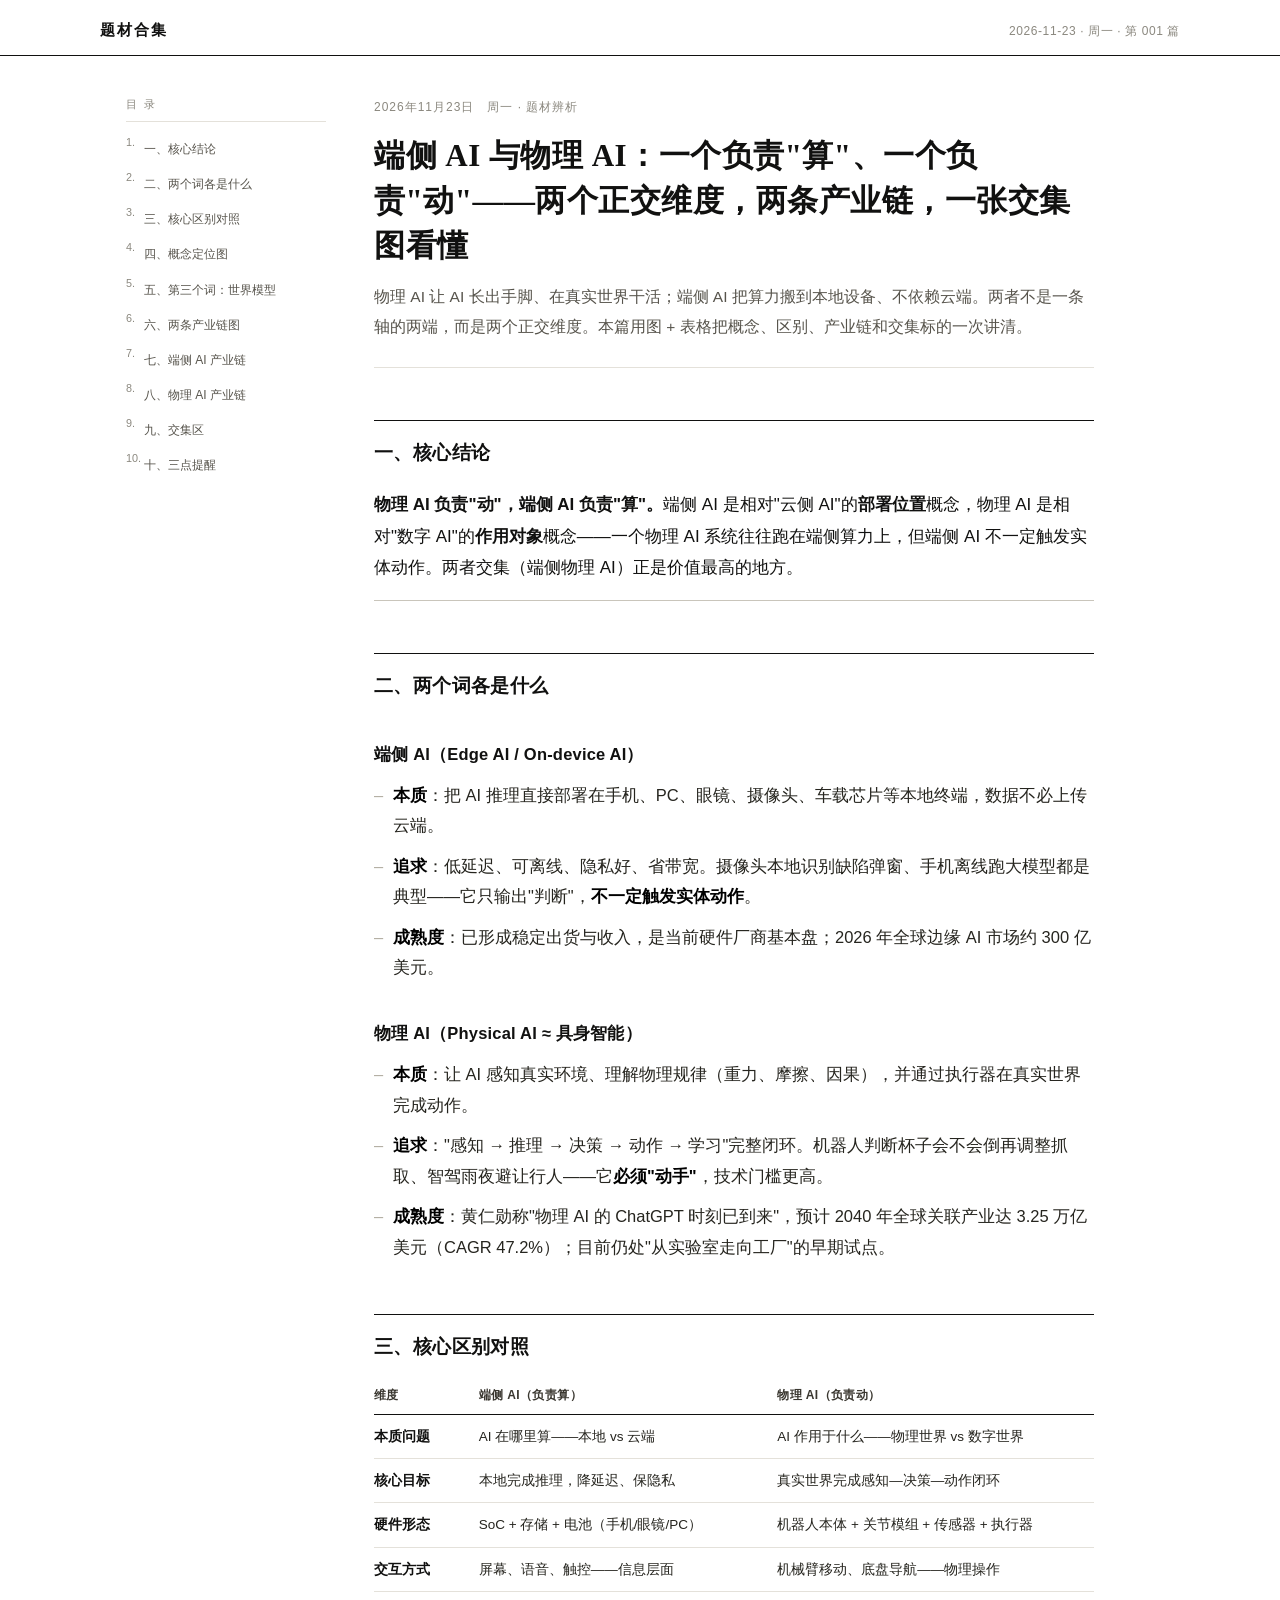
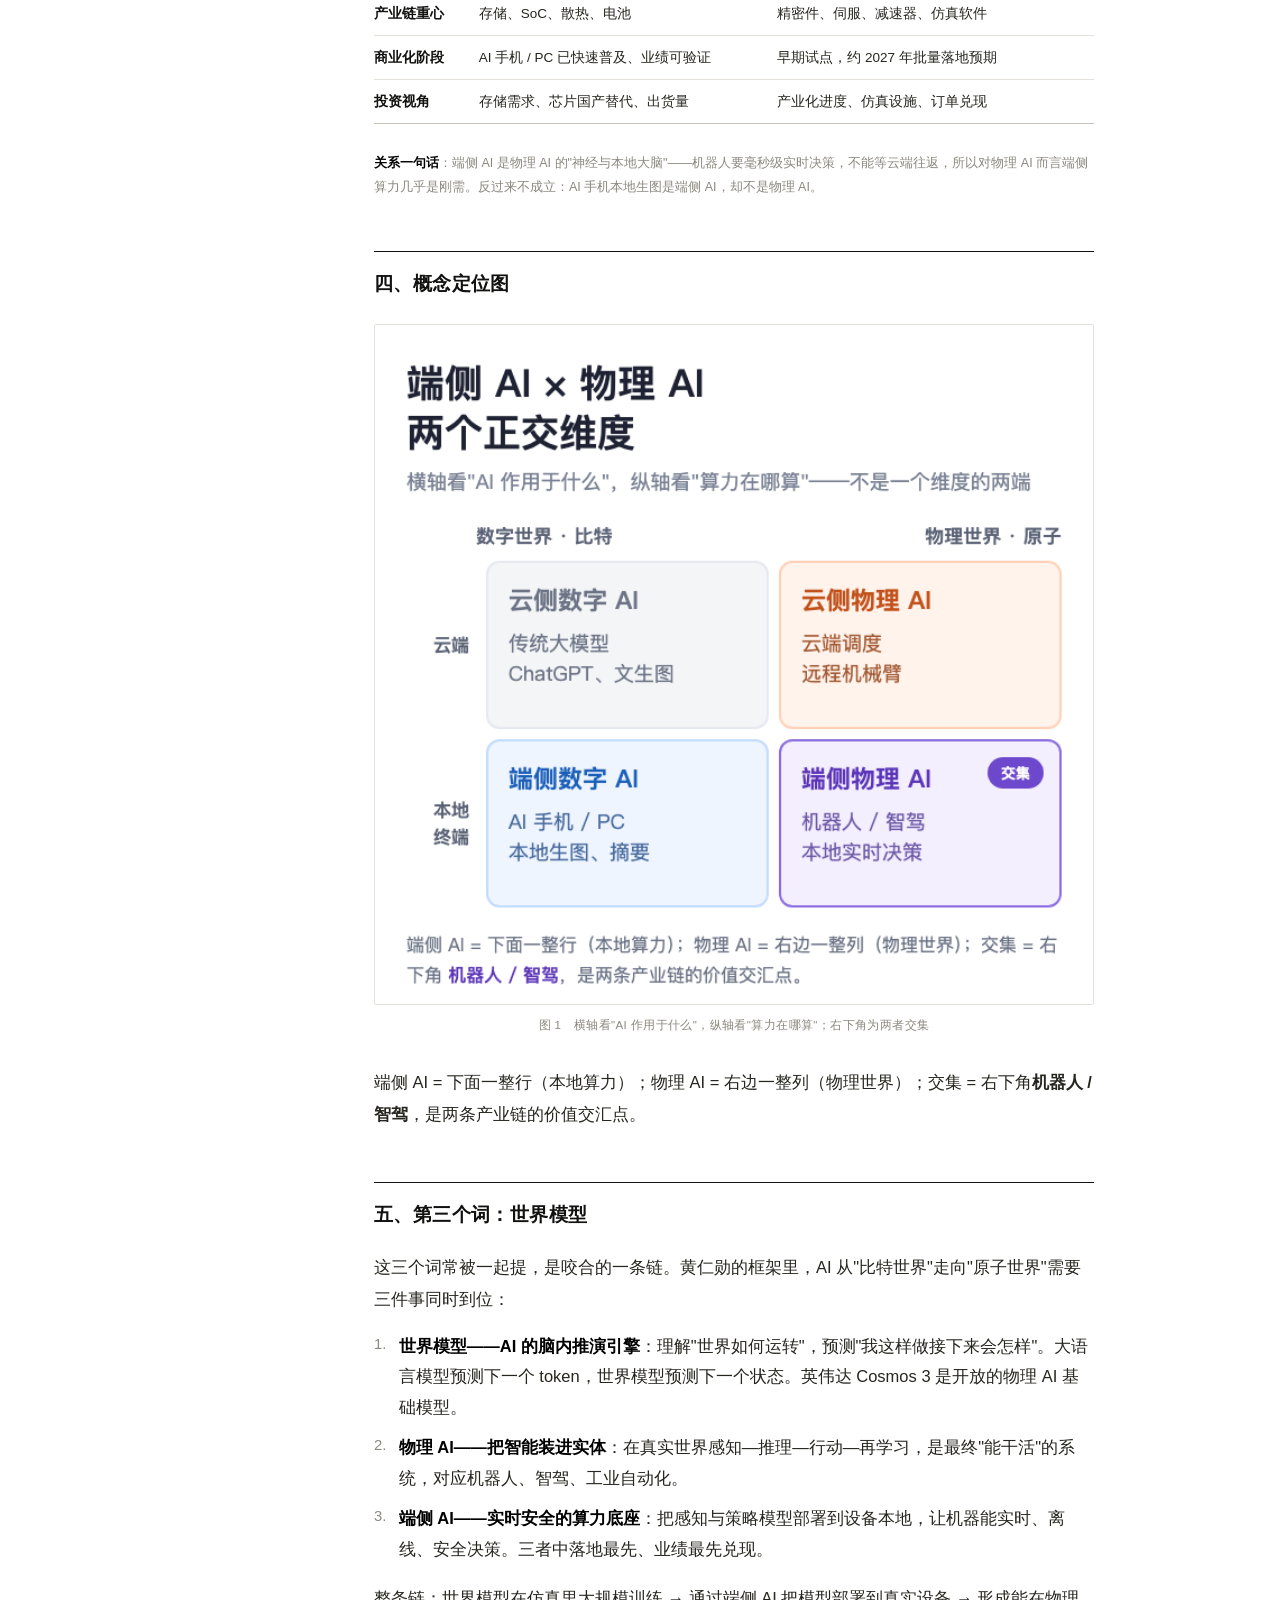
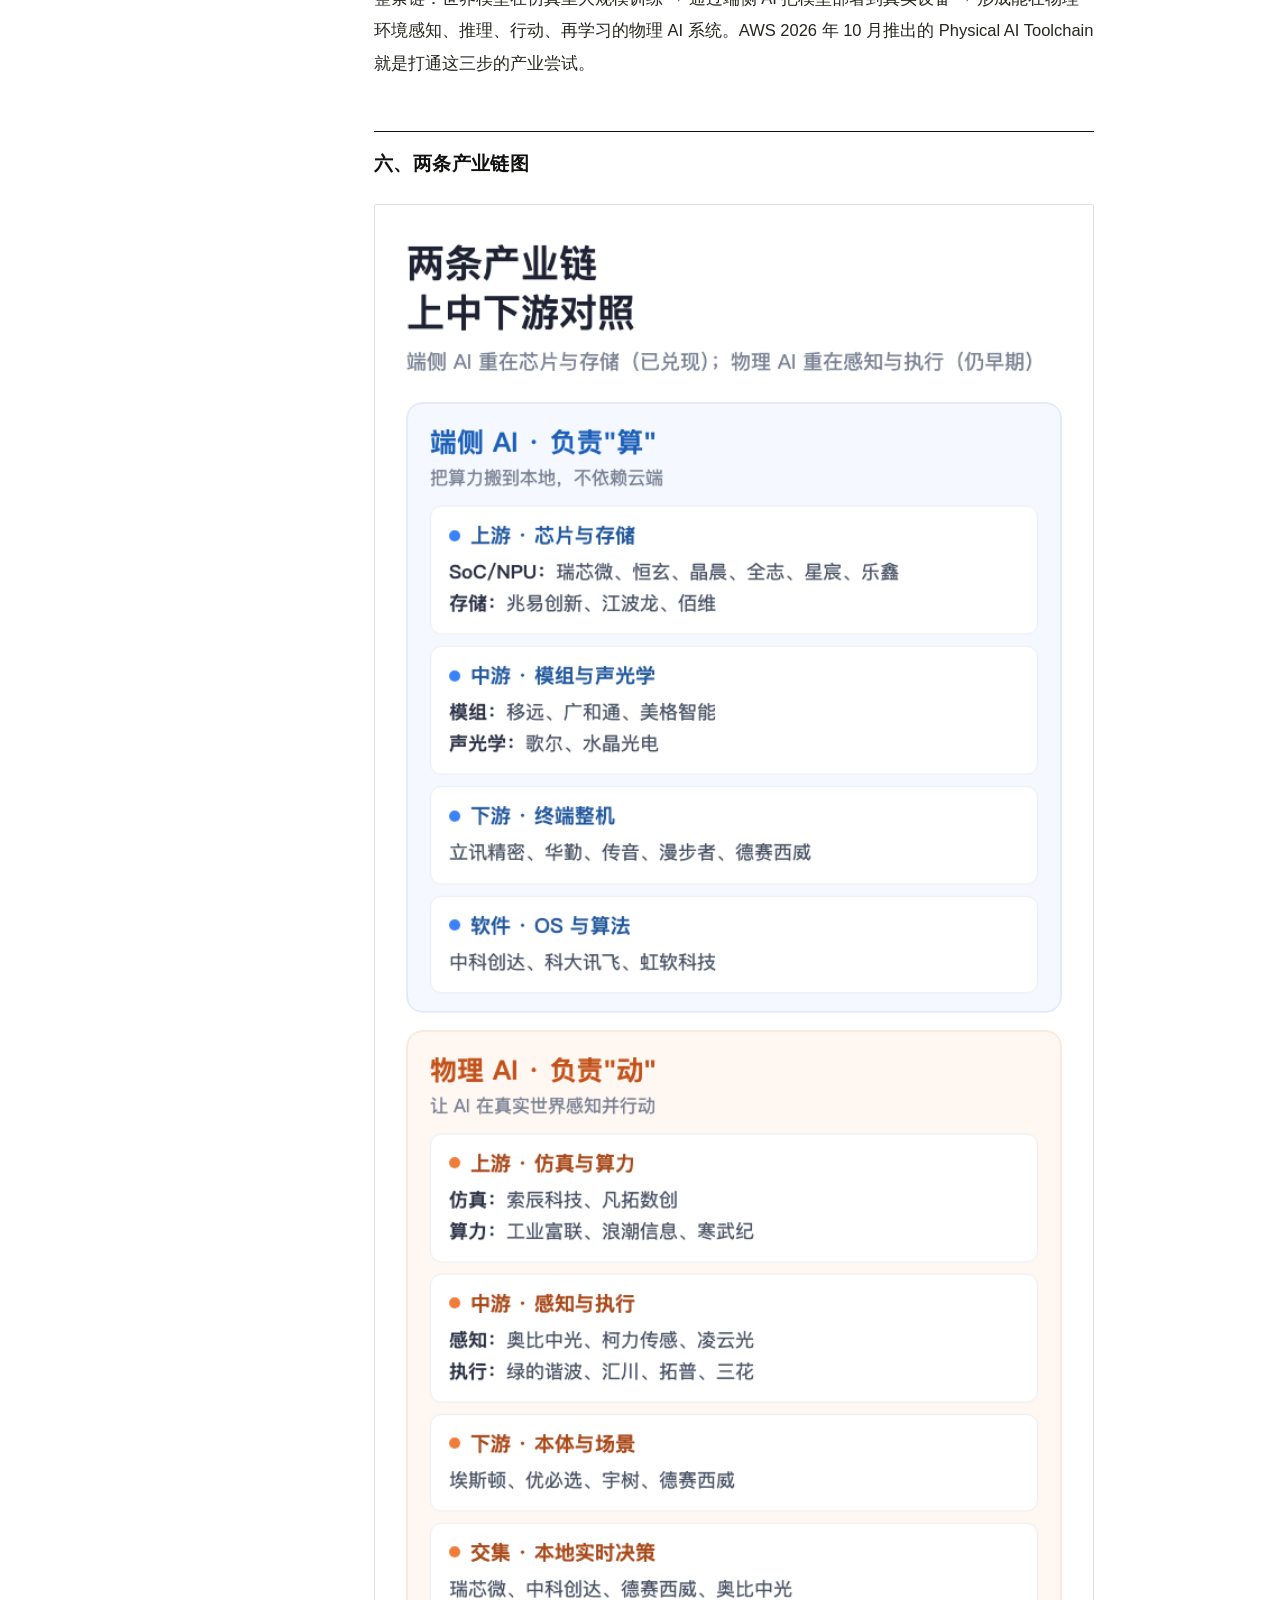
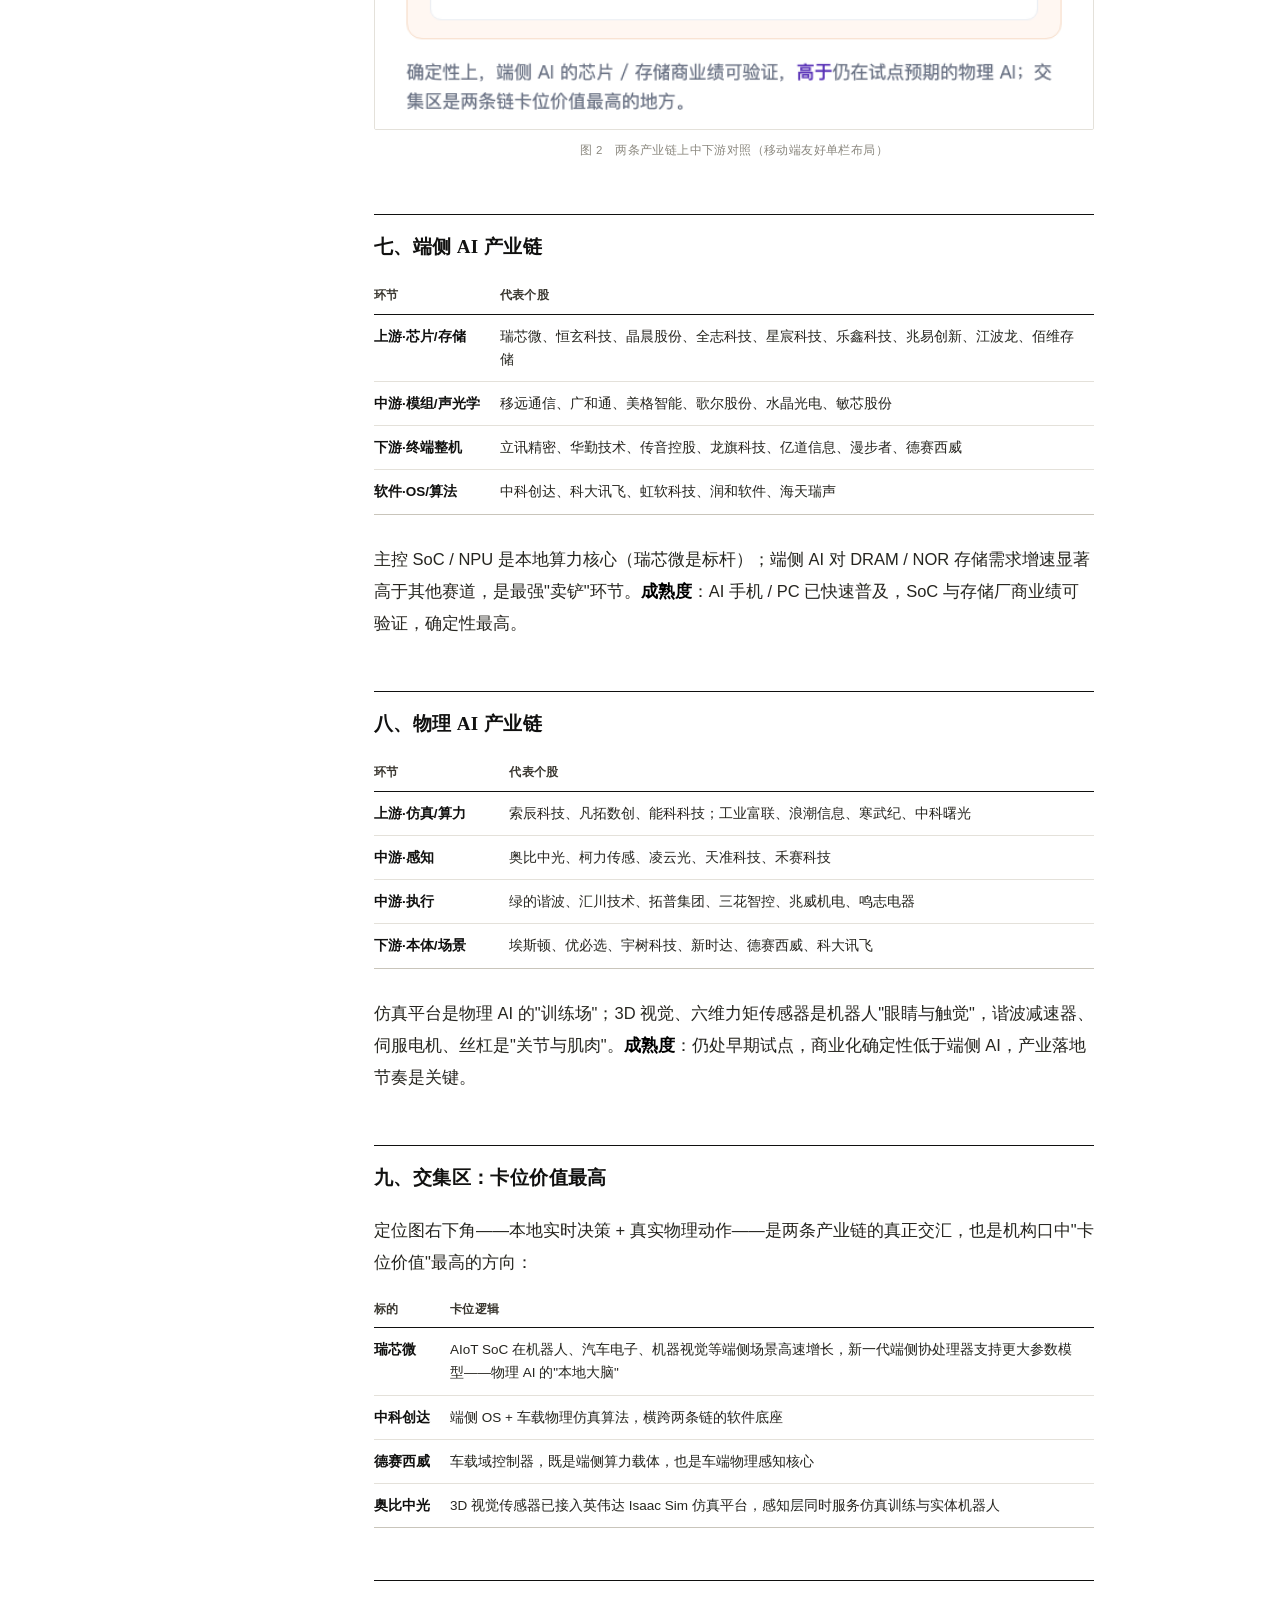
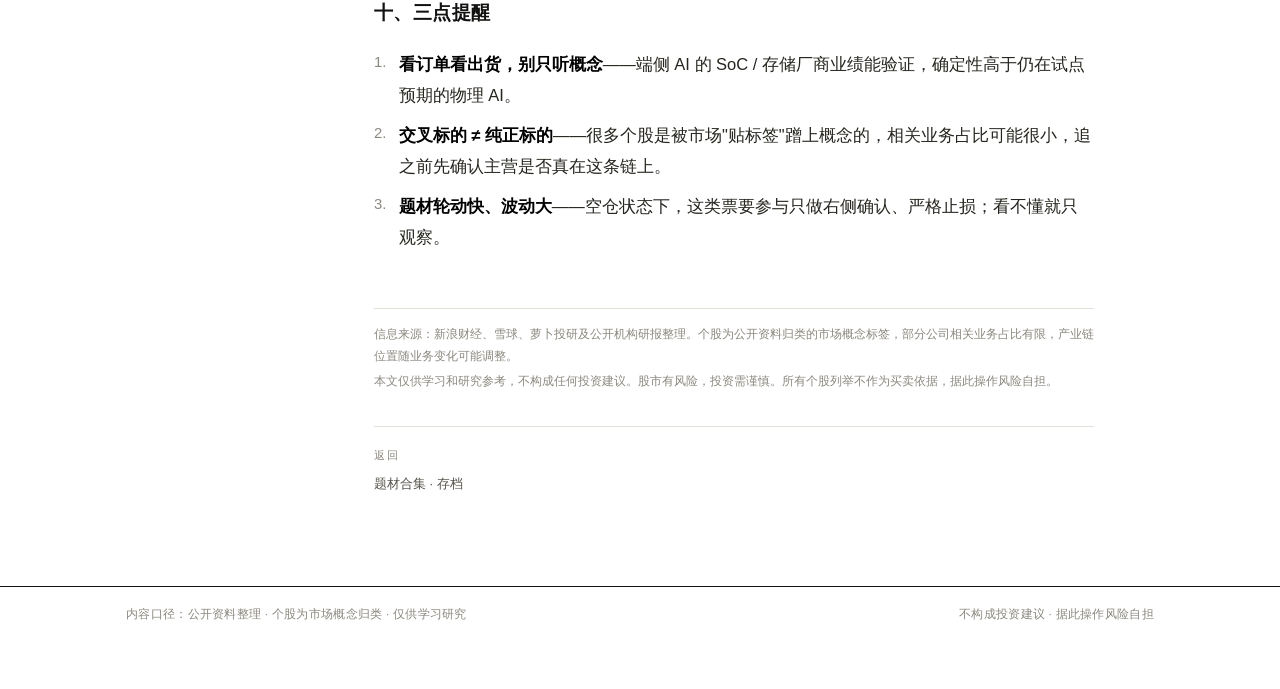
==== issues/2026-11-23.html @ 65a0694a "改版为期刊形式：报头+存档+独立文章页，含移动端响应式" ====
<!DOCTYPE html>
<html lang="zh-CN"><head>
<meta charset="utf-8">
<meta name="viewport" content="width=device-width,initial-scale=1">
<title>端侧 AI 与物理 AI · 题材合集</title>
<link rel="stylesheet" href="../assets/base.css">
<style>
figure{margin:22px 0 30px}
figure img{width:100%;max-width:100%;height:auto;display:block;border:1px solid var(--hair);border-radius:2px}
figcaption{font-size:11.5px;color:var(--muted);letter-spacing:.4px;margin-top:9px;text-align:center}
.keyline{margin:0 0 16px;padding:0 0 16px;border-bottom:1px solid var(--hair2);font-size:17px;line-height:1.85;color:var(--ink)}
.keyline b{font-weight:700}
</style>
</head><body>
<header class="masthead"><div class="wrap">
  <a class="brand" href="../index.html">题材合集</a>
  <div class="mhmeta">2026-11-23 · 周一 · 第 001 篇</div>
</div></header>
<div class="wrap"><div class="layout">
<nav class="toc"><div class="toc-t">目 录</div><ol>
  <li><a href="#sec0">一、核心结论</a></li>
  <li><a href="#sec1">二、两个词各是什么</a></li>
  <li><a href="#sec2">三、核心区别对照</a></li>
  <li><a href="#sec3">四、概念定位图</a></li>
  <li><a href="#sec4">五、第三个词：世界模型</a></li>
  <li><a href="#sec5">六、两条产业链图</a></li>
  <li><a href="#sec6">七、端侧 AI 产业链</a></li>
  <li><a href="#sec7">八、物理 AI 产业链</a></li>
  <li><a href="#sec8">九、交集区</a></li>
  <li><a href="#sec9">十、三点提醒</a></li>
</ol></nav>
<article>
  <div class="meta">2026年11月23日　周一 · 题材辨析</div>
  <h1 class="hl">端侧 AI 与物理 AI：一个负责"算"、一个负责"动"——两个正交维度，两条产业链，一张交集图看懂</h1>
  <p class="dek">物理 AI 让 AI 长出手脚、在真实世界干活；端侧 AI 把算力搬到本地设备、不依赖云端。两者不是一条轴的两端，而是两个正交维度。本篇用图 + 表格把概念、区别、产业链和交集标的一次讲清。</p>

  <h2 id="sec0">一、核心结论</h2>
  <p class="keyline"><b>物理 AI 负责"动"，端侧 AI 负责"算"。</b>端侧 AI 是相对"云侧 AI"的<b>部署位置</b>概念，物理 AI 是相对"数字 AI"的<b>作用对象</b>概念——一个物理 AI 系统往往跑在端侧算力上，但端侧 AI 不一定触发实体动作。两者交集（端侧物理 AI）正是价值最高的地方。</p>

  <h2 id="sec1">二、两个词各是什么</h2>
  <h3>端侧 AI（Edge AI / On-device AI）</h3>
  <ul>
    <li><strong>本质</strong>：把 AI 推理直接部署在手机、PC、眼镜、摄像头、车载芯片等本地终端，数据不必上传云端。</li>
    <li><strong>追求</strong>：低延迟、可离线、隐私好、省带宽。摄像头本地识别缺陷弹窗、手机离线跑大模型都是典型——它只输出"判断"，<strong>不一定触发实体动作</strong>。</li>
    <li><strong>成熟度</strong>：已形成稳定出货与收入，是当前硬件厂商基本盘；2026 年全球边缘 AI 市场约 300 亿美元。</li>
  </ul>
  <h3>物理 AI（Physical AI ≈ 具身智能）</h3>
  <ul>
    <li><strong>本质</strong>：让 AI 感知真实环境、理解物理规律（重力、摩擦、因果），并通过执行器在真实世界完成动作。</li>
    <li><strong>追求</strong>："感知 → 推理 → 决策 → 动作 → 学习"完整闭环。机器人判断杯子会不会倒再调整抓取、智驾雨夜避让行人——它<strong>必须"动手"</strong>，技术门槛更高。</li>
    <li><strong>成熟度</strong>：黄仁勋称"物理 AI 的 ChatGPT 时刻已到来"，预计 2040 年全球关联产业达 3.25 万亿美元（CAGR 47.2%）；目前仍处"从实验室走向工厂"的早期试点。</li>
  </ul>

  <h2 id="sec2">三、核心区别对照</h2>
  <div class="tbl"><table><thead><tr><th>维度</th><th>端侧 AI（负责算）</th><th>物理 AI（负责动）</th></tr></thead><tbody>
    <tr><td>本质问题</td><td>AI 在哪里算——本地 vs 云端</td><td>AI 作用于什么——物理世界 vs 数字世界</td></tr>
    <tr><td>核心目标</td><td>本地完成推理，降延迟、保隐私</td><td>真实世界完成感知—决策—动作闭环</td></tr>
    <tr><td>硬件形态</td><td>SoC + 存储 + 电池（手机/眼镜/PC）</td><td>机器人本体 + 关节模组 + 传感器 + 执行器</td></tr>
    <tr><td>交互方式</td><td>屏幕、语音、触控——信息层面</td><td>机械臂移动、底盘导航——物理操作</td></tr>
    <tr><td>产业链重心</td><td>存储、SoC、散热、电池</td><td>精密件、伺服、减速器、仿真软件</td></tr>
    <tr><td>商业化阶段</td><td>AI 手机 / PC 已快速普及、业绩可验证</td><td>早期试点，约 2027 年批量落地预期</td></tr>
    <tr><td>投资视角</td><td>存储需求、芯片国产替代、出货量</td><td>产业化进度、仿真设施、订单兑现</td></tr>
  </tbody></table></div>
  <blockquote><p><strong>关系一句话</strong>：端侧 AI 是物理 AI 的"神经与本地大脑"——机器人要毫秒级实时决策，不能等云端往返，所以对物理 AI 而言端侧算力几乎是刚需。反过来不成立：AI 手机本地生图是端侧 AI，却不是物理 AI。</p></blockquote>

  <h2 id="sec3">四、概念定位图</h2>
  <figure><img src="../assets/concept-matrix.png" alt="端侧AI与物理AI正交维度定位矩阵"><figcaption>图 1　横轴看"AI 作用于什么"，纵轴看"算力在哪算"；右下角为两者交集</figcaption></figure>
  <p>端侧 AI = 下面一整行（本地算力）；物理 AI = 右边一整列（物理世界）；交集 = 右下角<b>机器人 / 智驾</b>，是两条产业链的价值交汇点。</p>

  <h2 id="sec4">五、第三个词：世界模型</h2>
  <p>这三个词常被一起提，是咬合的一条链。黄仁勋的框架里，AI 从"比特世界"走向"原子世界"需要三件事同时到位：</p>
  <ol>
    <li><strong>世界模型——AI 的脑内推演引擎</strong>：理解"世界如何运转"，预测"我这样做接下来会怎样"。大语言模型预测下一个 token，世界模型预测下一个状态。英伟达 Cosmos 3 是开放的物理 AI 基础模型。</li>
    <li><strong>物理 AI——把智能装进实体</strong>：在真实世界感知—推理—行动—再学习，是最终"能干活"的系统，对应机器人、智驾、工业自动化。</li>
    <li><strong>端侧 AI——实时安全的算力底座</strong>：把感知与策略模型部署到设备本地，让机器能实时、离线、安全决策。三者中落地最先、业绩最先兑现。</li>
  </ol>
  <p>整条链：世界模型在仿真里大规模训练 → 通过端侧 AI 把模型部署到真实设备 → 形成能在物理环境感知、推理、行动、再学习的物理 AI 系统。AWS 2026 年 10 月推出的 Physical AI Toolchain 就是打通这三步的产业尝试。</p>

  <h2 id="sec5">六、两条产业链图</h2>
  <figure><img src="../assets/industry-chain.png" alt="端侧AI与物理AI产业链上中下游对照"><figcaption>图 2　两条产业链上中下游对照（移动端友好单栏布局）</figcaption></figure>

  <h2 id="sec6">七、端侧 AI 产业链</h2>
  <div class="tbl"><table><thead><tr><th>环节</th><th>代表个股</th></tr></thead><tbody>
    <tr><td>上游·芯片/存储</td><td>瑞芯微、恒玄科技、晶晨股份、全志科技、星宸科技、乐鑫科技、兆易创新、江波龙、佰维存储</td></tr>
    <tr><td>中游·模组/声光学</td><td>移远通信、广和通、美格智能、歌尔股份、水晶光电、敏芯股份</td></tr>
    <tr><td>下游·终端整机</td><td>立讯精密、华勤技术、传音控股、龙旗科技、亿道信息、漫步者、德赛西威</td></tr>
    <tr><td>软件·OS/算法</td><td>中科创达、科大讯飞、虹软科技、润和软件、海天瑞声</td></tr>
  </tbody></table></div>
  <p>主控 SoC / NPU 是本地算力核心（瑞芯微是标杆）；端侧 AI 对 DRAM / NOR 存储需求增速显著高于其他赛道，是最强"卖铲"环节。<strong>成熟度</strong>：AI 手机 / PC 已快速普及，SoC 与存储厂商业绩可验证，确定性最高。</p>

  <h2 id="sec7">八、物理 AI 产业链</h2>
  <div class="tbl"><table><thead><tr><th>环节</th><th>代表个股</th></tr></thead><tbody>
    <tr><td>上游·仿真/算力</td><td>索辰科技、凡拓数创、能科科技；工业富联、浪潮信息、寒武纪、中科曙光</td></tr>
    <tr><td>中游·感知</td><td>奥比中光、柯力传感、凌云光、天准科技、禾赛科技</td></tr>
    <tr><td>中游·执行</td><td>绿的谐波、汇川技术、拓普集团、三花智控、兆威机电、鸣志电器</td></tr>
    <tr><td>下游·本体/场景</td><td>埃斯顿、优必选、宇树科技、新时达、德赛西威、科大讯飞</td></tr>
  </tbody></table></div>
  <p>仿真平台是物理 AI 的"训练场"；3D 视觉、六维力矩传感器是机器人"眼睛与触觉"，谐波减速器、伺服电机、丝杠是"关节与肌肉"。<strong>成熟度</strong>：仍处早期试点，商业化确定性低于端侧 AI，产业落地节奏是关键。</p>

  <h2 id="sec8">九、交集区：卡位价值最高</h2>
  <p>定位图右下角——本地实时决策 + 真实物理动作——是两条产业链的真正交汇，也是机构口中"卡位价值"最高的方向：</p>
  <div class="tbl"><table><thead><tr><th>标的</th><th>卡位逻辑</th></tr></thead><tbody>
    <tr><td>瑞芯微</td><td>AIoT SoC 在机器人、汽车电子、机器视觉等端侧场景高速增长，新一代端侧协处理器支持更大参数模型——物理 AI 的"本地大脑"</td></tr>
    <tr><td>中科创达</td><td>端侧 OS + 车载物理仿真算法，横跨两条链的软件底座</td></tr>
    <tr><td>德赛西威</td><td>车载域控制器，既是端侧算力载体，也是车端物理感知核心</td></tr>
    <tr><td>奥比中光</td><td>3D 视觉传感器已接入英伟达 Isaac Sim 仿真平台，感知层同时服务仿真训练与实体机器人</td></tr>
  </tbody></table></div>

  <h2 id="sec9">十、三点提醒</h2>
  <ol>
    <li><strong>看订单看出货，别只听概念</strong>——端侧 AI 的 SoC / 存储厂商业绩能验证，确定性高于仍在试点预期的物理 AI。</li>
    <li><strong>交叉标的 ≠ 纯正标的</strong>——很多个股是被市场"贴标签"蹭上概念的，相关业务占比可能很小，追之前先确认主营是否真在这条链上。</li>
    <li><strong>题材轮动快、波动大</strong>——空仓状态下，这类票要参与只做右侧确认、严格止损；看不懂就只观察。</li>
  </ol>

  <div class="source-notes"><blockquote>
    <p>信息来源：新浪财经、雪球、萝卜投研及公开机构研报整理。个股为公开资料归类的市场概念标签，部分公司相关业务占比有限，产业链位置随业务变化可能调整。</p>
    <p>本文仅供学习和研究参考，不构成任何投资建议。股市有风险，投资需谨慎。所有个股列举不作为买卖依据，据此操作风险自担。</p>
  </blockquote></div>
  <div class="pager"><a class="prev" href="../index.html"><span class="dir">返回</span>题材合集 · 存档</a></div>
</article>
</div></div>
<footer class="foot"><div class="wrap">
  <span>内容口径：公开资料整理 · 个股为市场概念归类 · 仅供学习研究</span>
  <span>不构成投资建议 · 据此操作风险自担</span>
</div></footer>
</body></html>
---- assets/base.css ----
/* ---------------------------------------------------------------
   A股复盘期刊 · 编辑部风格
   原则：白底、细线、衬线标题、无卡片无阴影无彩色标签
   --------------------------------------------------------------- */
:root{
  --ink:#111110;
  --body:#26251f;
  --muted:#8b887f;
  --hair:#e4e1da;
  --hair2:#c9c5bb;
  --up:#b02a1e;
  --down:#166b45;
}
*{box-sizing:border-box}
html{-webkit-text-size-adjust:100%}
body{
  margin:0;background:#fff;color:var(--body);
  font-family:-apple-system,BlinkMacSystemFont,"PingFang SC","Hiragino Sans GB","Microsoft YaHei",sans-serif;
  font-size:16.5px;line-height:1.95;
  -webkit-font-smoothing:antialiased;
  font-feature-settings:"palt" 1;
}
a{color:inherit;text-decoration:none}
.wrap{max-width:1080px;margin:0 auto;padding:0 26px}
.serif{font-family:"Songti SC","Source Han Serif SC","Noto Serif CJK SC",Georgia,serif}

/* ---------- 报头 ---------- */
.masthead{border-bottom:1px solid var(--ink);background:#fff}
.masthead .wrap{display:flex;align-items:baseline;justify-content:space-between;gap:20px;padding:15px 0 11px}
.masthead .brand{font-size:15px;letter-spacing:2px;font-weight:600;color:var(--ink)}
.masthead .mhmeta{font-size:12px;color:var(--muted);letter-spacing:.6px;white-space:nowrap}

/* ---------- 版面 ---------- */
.layout{display:grid;grid-template-columns:200px minmax(0,1fr);gap:48px;padding:40px 0 90px}
@media(max-width:920px){.layout{grid-template-columns:1fr;gap:0;padding-top:26px}}

/* ---------- 目录 ---------- */
.toc{position:sticky;top:26px;align-self:start;font-size:12px;line-height:1.5}
.toc .toc-t{font-size:11px;letter-spacing:2px;color:var(--muted);margin-bottom:11px;padding-bottom:8px;border-bottom:1px solid var(--hair)}
.toc ol{list-style:none;margin:0;padding:0}
.toc li{margin:0 0 3px}
.toc a{display:block;padding:5px 0;color:#57544c;transition:color .12s}
.toc a:hover{color:var(--up)}
@media(max-width:920px){
  .toc{position:static;margin-bottom:28px;padding-bottom:18px;border-bottom:1px solid var(--hair)}
  .toc ol{columns:2;column-gap:22px}
}

/* ---------- 标题区 ---------- */
.meta{font-size:12px;color:var(--muted);letter-spacing:1px;margin-bottom:14px}
h1.hl{
  font-family:"Songti SC","Source Han Serif SC","Noto Serif CJK SC",Georgia,serif;
  font-size:31px;line-height:1.45;letter-spacing:.5px;font-weight:700;
  margin:0 0 14px;color:var(--ink);
}
.dek{font-size:15.5px;line-height:1.9;color:#57544c;margin:0 0 30px;padding-bottom:26px;border-bottom:1px solid var(--hair)}
@media(max-width:640px){h1.hl{font-size:25px}}

/* ---------- 正文 ---------- */
article{max-width:720px}
h2{
  font-family:"Songti SC","Source Han Serif SC","Noto Serif CJK SC",Georgia,serif;
  font-size:19px;font-weight:700;letter-spacing:.4px;color:var(--ink);
  margin:52px 0 18px;padding-top:13px;border-top:1px solid var(--ink);
}
h3{font-size:16.5px;font-weight:700;color:var(--ink);margin:34px 0 10px;letter-spacing:.2px}
h4{font-size:15px;font-weight:600;margin:24px 0 8px;color:#3a3730}
p{margin:0 0 15px;text-align:left}
strong{font-weight:700;color:#000}
em{font-style:normal;font-weight:600}
hr{display:none}
code{font-family:ui-monospace,SFMono-Regular,Menlo,monospace;font-size:.87em;background:#f4f2ec;padding:1px 5px}

/* 数据来源等说明 */
blockquote{
  margin:0 0 34px;padding:0;border:none;color:var(--muted);
  font-size:12.5px;line-height:1.85;
}
blockquote p{margin:0 0 5px;text-align:left}
blockquote p:last-child{margin:0}

/* 列表：短横线游标 */
ul,ol{margin:0 0 18px;padding:0;list-style:none}
li{position:relative;padding-left:1.15em;margin:0 0 10px;line-height:1.85}
li::before{content:"–";position:absolute;left:0;top:0;color:#b3aea3}
ol{counter-reset:n}
ol li{padding-left:1.5em;counter-increment:n}
ol li::before{content:counter(n) ".";color:var(--muted);font-size:.9em}
ul ul,ol ul,ul ol{margin:9px 0 0}

/* 表格：无边框无斑马，报纸数据表 */
.tbl{overflow-x:auto;margin:20px 0 28px}
table{width:100%;border-collapse:collapse;font-size:13.5px;line-height:1.72;font-variant-numeric:tabular-nums}
thead th{
  border-bottom:1.5px solid var(--ink);padding:0 10px 8px;text-align:left;
  font-weight:600;font-size:12px;letter-spacing:.4px;color:#3a3730;white-space:nowrap;
}
thead th:first-child,td:first-child{padding-left:0}
tbody td{padding:10px 10px 10px 10px;border-bottom:1px solid var(--hair);vertical-align:top}
tbody tr:last-child td{border-bottom:1px solid var(--hair2)}
td:first-child{font-weight:600;color:var(--ink);white-space:nowrap}
tbody tr:hover{background:#fcfbf8}

/* 涨跌色 */
.up{color:var(--up)}
.down{color:var(--down)}
.flat{color:var(--muted)}

/* ---------- 翻页 ---------- */
.pager{display:flex;justify-content:space-between;gap:30px;margin-top:64px;padding-top:18px;border-top:1px solid var(--hair);font-size:13px}
.pager a{color:#57544c;max-width:46%}
.pager a:hover{color:var(--up)}
.pager .dir{display:block;font-size:11px;color:var(--muted);letter-spacing:1.5px;margin-bottom:4px}
.pager a.next{text-align:right;margin-left:auto}

/* ---------- 页脚 ---------- */
.foot{border-top:1px solid var(--ink);margin-top:0;padding:16px 0 64px;font-size:11.5px;color:var(--muted);letter-spacing:.3px}
.foot .wrap{display:flex;justify-content:space-between;gap:18px;flex-wrap:wrap}

@media print{
  body{font-size:11pt;line-height:1.7}
  .toc,.pager,.masthead .mhmeta{display:none}
  .layout{grid-template-columns:1fr;padding:0}
  h2{break-after:avoid}
  .tbl{overflow:visible}
}

/* ---------- 整行加粗的小标题（报告里的 1./2./3.） ---------- */
p.k{
  margin:30px 0 9px;font-size:15.5px;line-height:1.75;
  letter-spacing:.2px;color:var(--ink);
}
p.k strong{font-weight:700}

/* ---------- 市场速览数据栏（正文顶部 · 借鉴终端版速览格，改用报纸数据表做法） ---------- */
.tape{margin:0 0 40px;border-bottom:1px solid var(--hair2)}
.tape-h{
  display:flex;justify-content:space-between;align-items:baseline;gap:16px;
  font-size:10.5px;letter-spacing:2.5px;color:var(--muted);
  padding:11px 0 9px;border-top:1px solid var(--ink);border-bottom:1px solid var(--hair);
}
.tape-idx{
  display:grid;grid-template-columns:repeat(4,1fr);
  margin:0;padding:5px 0 6px;list-style:none;
}
.tape-idx li{
  position:static;margin:0;padding:10px 15px 11px;min-width:0;
  line-height:1.4;border-left:1px solid var(--hair);
}
.tape-idx li::before{content:none}
.tape-idx li:nth-child(4n+1){border-left:none;padding-left:0}
.tape-idx li:nth-child(n+5){border-top:1px solid var(--hair)}
.tape-idx .tnm{display:block;font-size:11px;color:var(--muted);letter-spacing:.4px;margin-bottom:2px}
.tape-idx .tvl{
  font-size:18px;font-weight:600;color:var(--ink);
  font-variant-numeric:tabular-nums;letter-spacing:-.2px;margin-right:7px;
}
.tape-idx .tch{font-size:12.5px;font-weight:600;font-variant-numeric:tabular-nums}
.tape-idx .tn{
  display:block;font-size:10.5px;color:var(--muted);line-height:1.5;margin-top:4px;
  white-space:nowrap;overflow:hidden;text-overflow:ellipsis;
}
.tape-mood{
  display:flex;flex-wrap:wrap;margin:0;padding:11px 0 12px;list-style:none;
  border-top:1px solid var(--hair);font-size:12px;
}
.tape-mood li{position:static;margin:0;padding:0 14px;line-height:1.7;white-space:nowrap}
.tape-mood li::before{content:none}
.tape-mood li:first-child{padding-left:0}
.tape-mood li+li{border-left:1px solid var(--hair)}
.tape-mood .tk{color:var(--muted);margin-right:7px;letter-spacing:.5px}
.tape-mood b{font-weight:600;color:var(--ink);font-variant-numeric:tabular-nums}
@media(max-width:760px){
  .tape-idx{grid-template-columns:repeat(2,1fr);padding:3px 0 4px}
  .tape-idx li{padding:9px 13px 10px}
  .tape-idx li:nth-child(4n+1){border-left:1px solid var(--hair);padding-left:13px}
  .tape-idx li:nth-child(2n+1){border-left:none;padding-left:0}
  .tape-idx li:nth-child(n+3){border-top:1px solid var(--hair)}
  .tape-idx li:nth-child(-n+2){border-top:none}
  .tape-idx .tvl{font-size:16.5px}
  .tape-mood{font-size:11.5px}
  .tape-mood li{padding:0 11px}
  .tape-mood li:first-child{padding-left:0}
}
@media print{.tape{break-inside:avoid}}

/* 情绪行：涨跌家数着色 + 量能环比小注 */
.tape-mood b.up{color:var(--up)}
.tape-mood b.down{color:var(--down)}
.tape-mood .tsub{font-style:normal;font-size:10.5px;color:var(--muted);margin-left:6px;letter-spacing:0}

/* 文末：数据来源与口径 */
.source-notes{margin:56px 0 0;padding-top:15px;border-top:1px solid var(--hair)}
.source-notes blockquote{margin:0;font-size:11.5px;line-height:1.85;color:var(--muted)}
.source-notes blockquote p{margin:0 0 4px}
.source-notes blockquote p:last-child{margin:0}
.source-notes+.pager{margin-top:34px}
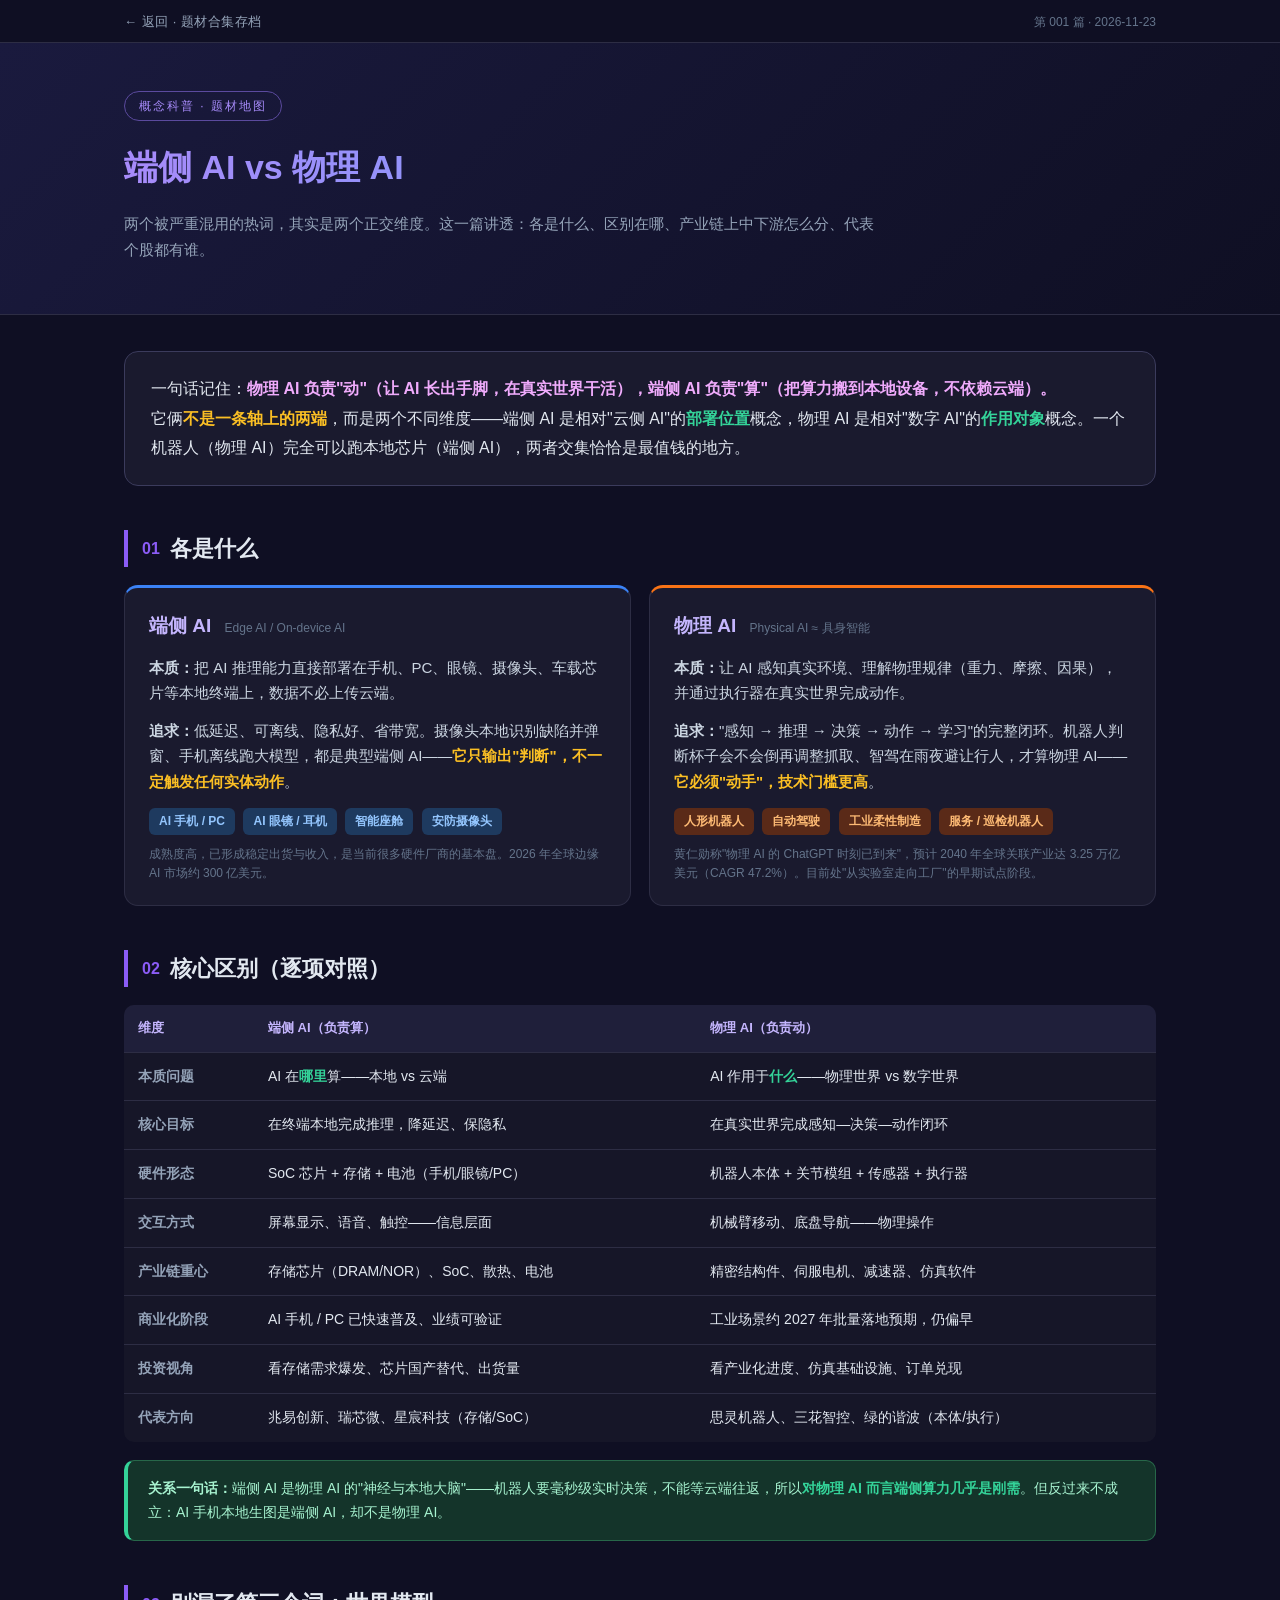
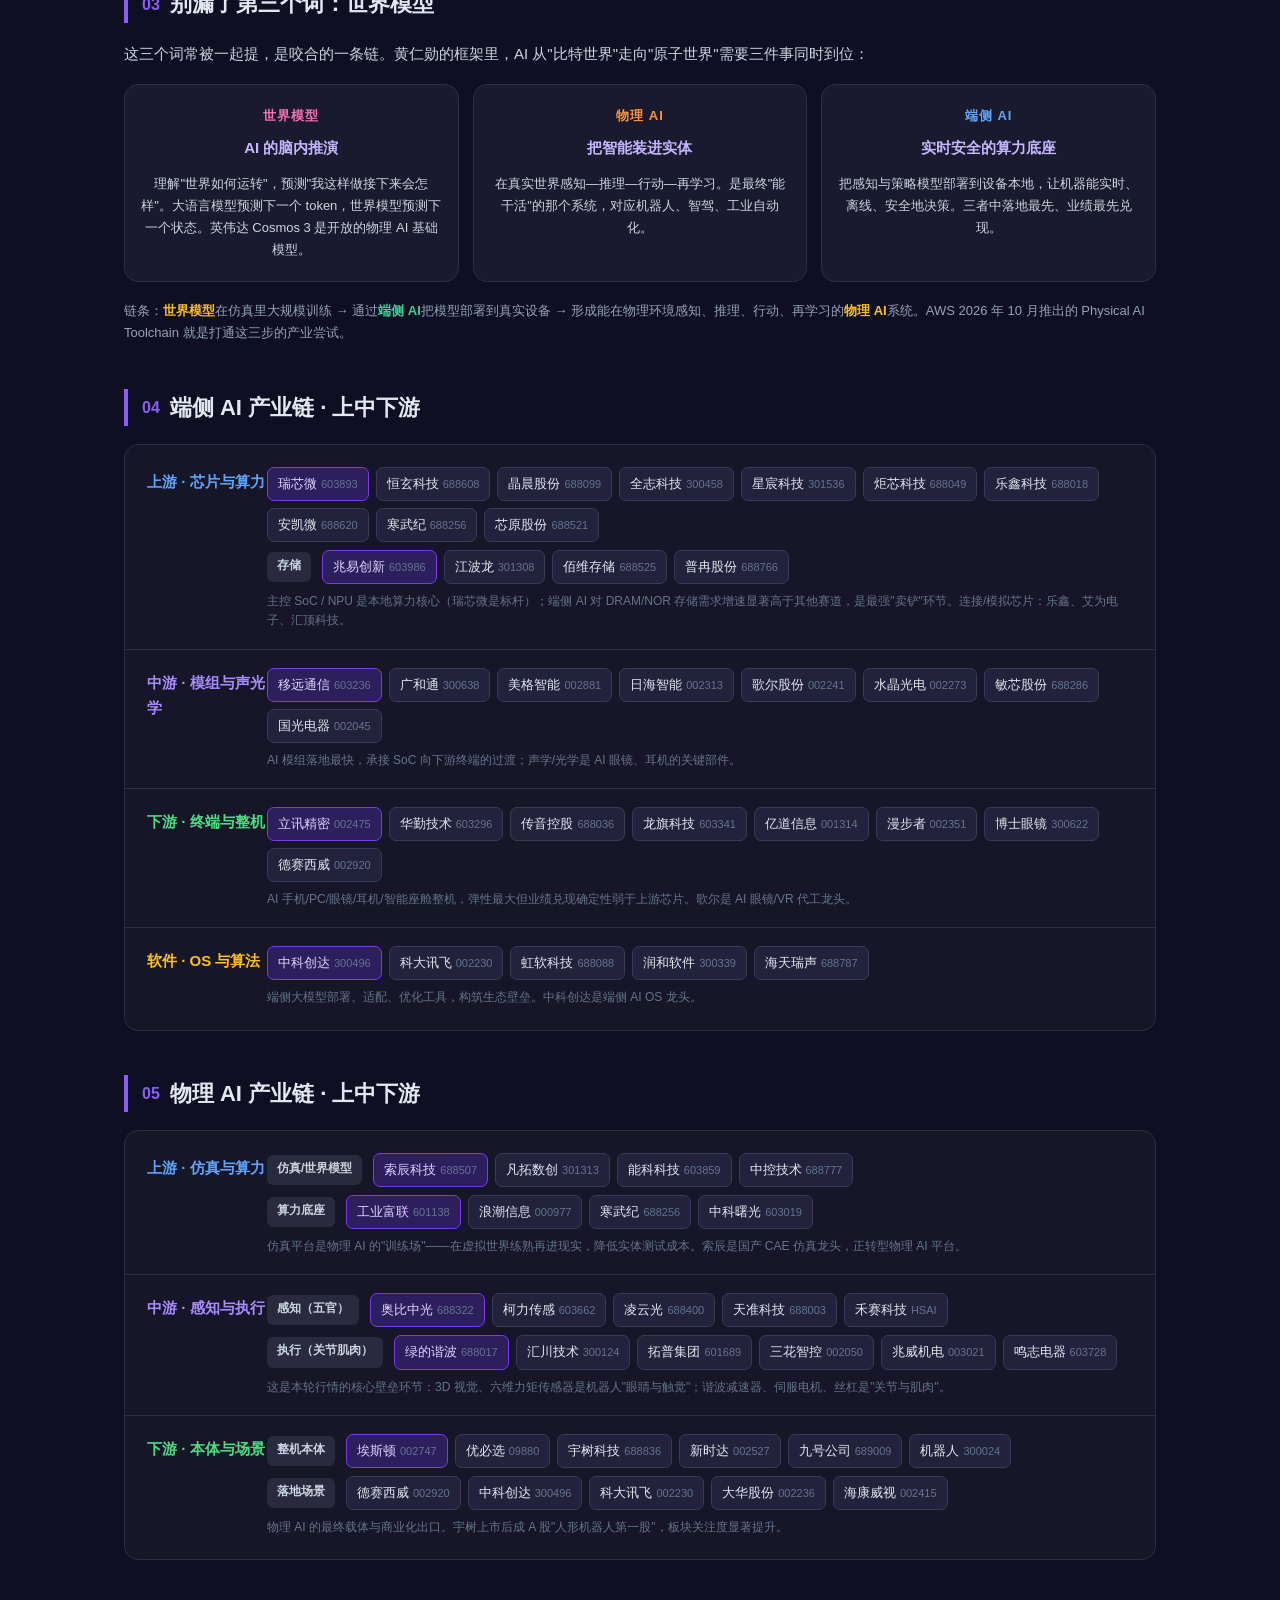
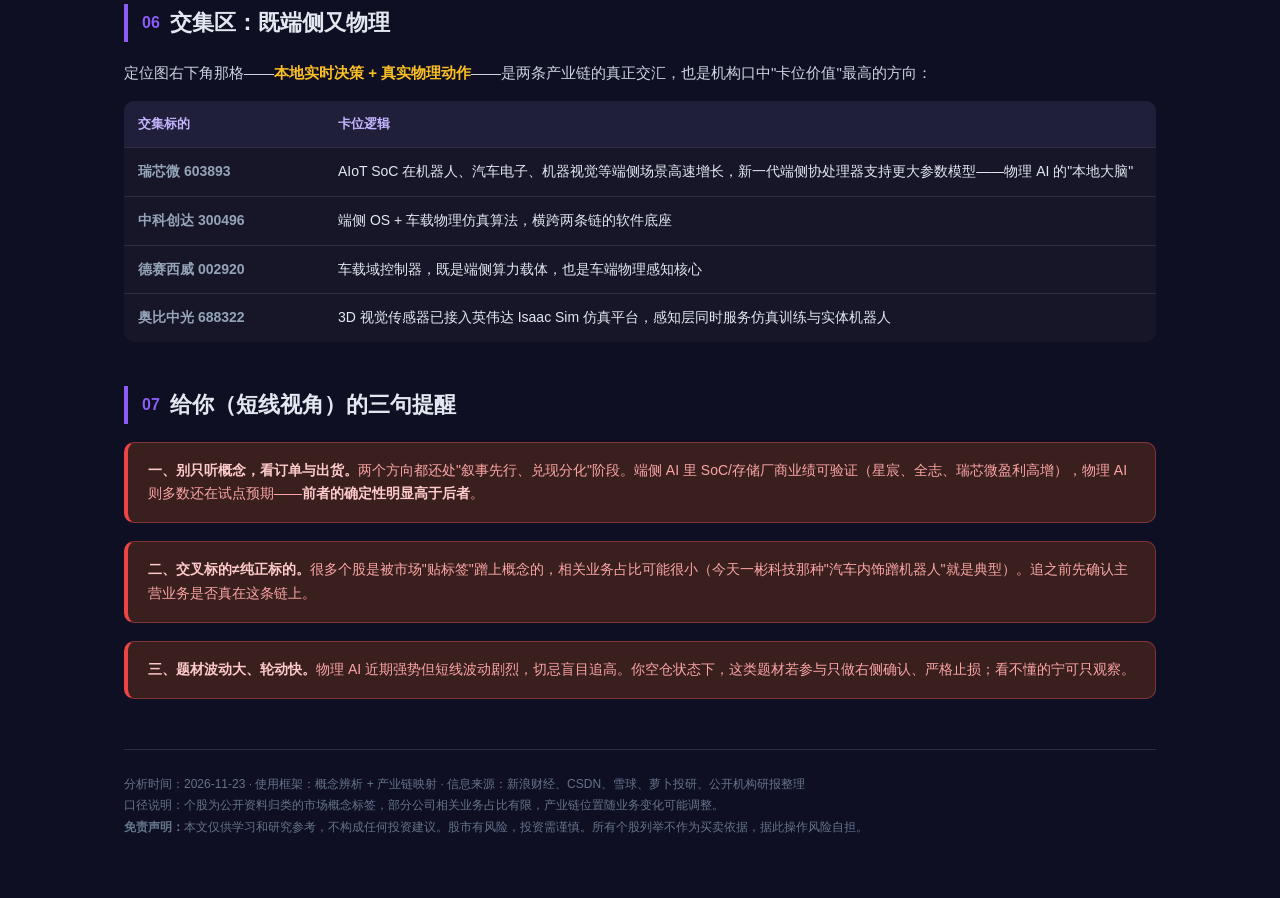
==== commit 95f79db7: "正文页改回原HTML深色科技风排版：渐变标题+彩色卡片+标签云+分层产业链" ====
--- a/issues/2026-11-23.html
+++ b/issues/2026-11-23.html
@@ -1,127 +1,206 @@
 <!DOCTYPE html>
-<html lang="zh-CN"><head>
-<meta charset="utf-8">
-<meta name="viewport" content="width=device-width,initial-scale=1">
-<title>端侧 AI 与物理 AI · 题材合集</title>
-<link rel="stylesheet" href="../assets/base.css">
+<html lang="zh-CN">
+<head>
+<meta charset="UTF-8">
+<meta name="viewport" content="width=device-width, initial-scale=1.0">
+<title>端侧 AI vs 物理 AI · 概念与产业链全景 · 题材合集</title>
 <style>
-figure{margin:22px 0 30px}
-figure img{width:100%;max-width:100%;height:auto;display:block;border:1px solid var(--hair);border-radius:2px}
-figcaption{font-size:11.5px;color:var(--muted);letter-spacing:.4px;margin-top:9px;text-align:center}
-.keyline{margin:0 0 16px;padding:0 0 16px;border-bottom:1px solid var(--hair2);font-size:17px;line-height:1.85;color:var(--ink)}
-.keyline b{font-weight:700}
+*{margin:0;padding:0;box-sizing:border-box}
+body{background:#0f0f23;color:#e2e8f0;font-family:-apple-system,BlinkMacSystemFont,"Segoe UI","PingFang SC","Microsoft YaHei",sans-serif;line-height:1.7;padding:0 0 60px}
+.wrap{max-width:1080px;margin:0 auto;padding:0 24px}
+/* 期刊站点返回条：低调，不破坏原HTML视觉 */
+.sitebar{background:#0f0f23;border-bottom:1px solid #2d2d44;padding:11px 0 9px}
+.sitebar .wrap{display:flex;justify-content:space-between;align-items:center;gap:12px}
+.sitebar a{color:#94a3b8;text-decoration:none;font-size:13px;letter-spacing:.5px}
+.sitebar a:hover{color:#a78bfa}
+.sitebar .sb-meta{color:#64748b;font-size:12px;white-space:nowrap}
+header{background:linear-gradient(135deg,#1a1a3e 0%,#0f0f23 100%);border-bottom:1px solid #2d2d44;padding:48px 0 40px;margin-bottom:36px}
+.tag{display:inline-block;font-size:12px;letter-spacing:2px;color:#a78bfa;border:1px solid #5b4a9e;border-radius:20px;padding:4px 14px;margin-bottom:18px}
+h1{font-size:34px;font-weight:700;background:linear-gradient(90deg,#a78bfa,#60a5fa);-webkit-background-clip:text;-webkit-text-fill-color:transparent;margin-bottom:14px}
+.sub{color:#94a3b8;font-size:15px;max-width:760px}
+h2{font-size:22px;font-weight:700;margin:44px 0 18px;padding-left:14px;border-left:4px solid #8b5cf6;display:flex;align-items:center;gap:10px}
+h2 .n{color:#8b5cf6;font-size:16px}
+h3{font-size:17px;font-weight:600;margin:26px 0 12px;color:#c4b5fd}
+p{color:#cbd5e1;margin-bottom:12px;font-size:15px}
+.lead{background:#1a1a2e;border:1px solid #3b3b5c;border-radius:14px;padding:22px 26px;font-size:16px;line-height:1.85;margin-bottom:8px}
+.lead b{color:#f0abfc}
+.hl{color:#fbbf24;font-weight:600}
+.hl2{color:#34d399;font-weight:600}
+.grid2{display:grid;grid-template-columns:1fr 1fr;gap:18px;margin:18px 0}
+.card{background:#1a1a2e;border:1px solid #2d2d44;border-radius:14px;padding:22px 24px}
+.card.blue{border-top:3px solid #3b82f6}
+.card.coral{border-top:3px solid #f97316}
+.card h3{margin-top:0;font-size:19px}
+.card .en{font-size:12px;color:#64748b;font-weight:400;margin-left:8px}
+.badge{display:inline-block;font-size:12px;padding:3px 10px;border-radius:6px;margin:2px 4px 2px 0;font-weight:600}
+.b-blue{background:#1e3a5f;color:#93c5fd}
+.b-coral{background:#5a2a18;color:#fdba74}
+.b-gray{background:#2a2a3e;color:#cbd5e1}
+table{width:100%;border-collapse:collapse;margin:16px 0;font-size:14px;background:#161628;border-radius:10px;overflow:hidden}
+th,td{padding:12px 14px;text-align:left;border-bottom:1px solid #2d2d44;vertical-align:top}
+th{background:#1f1f3a;color:#c4b5fd;font-weight:600;font-size:13px}
+td:first-child{color:#94a3b8;font-weight:600;white-space:nowrap}
+tr:last-child td{border-bottom:none}
+.chain{background:#161628;border:1px solid #2d2d44;border-radius:14px;padding:4px 0;margin:16px 0}
+.tier{display:grid;grid-template-columns:120px 1fr;gap:0;padding:18px 22px;border-bottom:1px solid #2d2d44}
+.tier:last-child{border-bottom:none}
+.tier .label{font-weight:700;font-size:15px;padding-top:2px}
+.t1 .label{color:#60a5fa}.t2 .label{color:#a78bfa}.t3 .label{color:#4ade80}.t4 .label{color:#fbbf24}
+.stocks{display:flex;flex-wrap:wrap;gap:7px}
+.stk{background:#22223c;border:1px solid #3a3a55;border-radius:7px;padding:5px 10px;font-size:13px;color:#e2e8f0}
+.stk .code{color:#64748b;font-size:11px;margin-left:4px}
+.stk.core{border-color:#7c3aed;background:#2d1f5e;color:#ddd6fe}
+.desc{font-size:12px;color:#64748b;margin-top:8px;line-height:1.6}
+.note{background:#3a1f1f;border:1px solid #7f3535;border-left:4px solid #ef4444;border-radius:10px;padding:16px 20px;margin:18px 0;font-size:14px;color:#fca5a5}
+.note b{color:#fecaca}
+.tip{background:#14342a;border:1px solid #276749;border-left:4px solid #34d399;border-radius:10px;padding:16px 20px;margin:18px 0;font-size:14px;color:#a7f3d0}
+.three{display:grid;grid-template-columns:repeat(3,1fr);gap:14px;margin:18px 0}
+.three .card{text-align:center;padding:20px 16px}
+.three .ico{font-size:13px;font-weight:700;letter-spacing:1px;margin-bottom:8px}
+.three p{font-size:13px;margin-bottom:0}
+footer{margin-top:50px;padding-top:24px;border-top:1px solid #2d2d44;color:#64748b;font-size:12px;line-height:1.8}
+@media(max-width:760px){.grid2,.three{grid-template-columns:1fr}.tier{grid-template-columns:1fr;gap:8px}h1{font-size:26px}.sitebar .sb-meta{display:none}}
 </style>
-</head><body>
-<header class="masthead"><div class="wrap">
-  <a class="brand" href="../index.html">题材合集</a>
-  <div class="mhmeta">2026-11-23 · 周一 · 第 001 篇</div>
-</div></header>
-<div class="wrap"><div class="layout">
-<nav class="toc"><div class="toc-t">目 录</div><ol>
-  <li><a href="#sec0">一、核心结论</a></li>
-  <li><a href="#sec1">二、两个词各是什么</a></li>
-  <li><a href="#sec2">三、核心区别对照</a></li>
-  <li><a href="#sec3">四、概念定位图</a></li>
-  <li><a href="#sec4">五、第三个词：世界模型</a></li>
-  <li><a href="#sec5">六、两条产业链图</a></li>
-  <li><a href="#sec6">七、端侧 AI 产业链</a></li>
-  <li><a href="#sec7">八、物理 AI 产业链</a></li>
-  <li><a href="#sec8">九、交集区</a></li>
-  <li><a href="#sec9">十、三点提醒</a></li>
-</ol></nav>
-<article>
-  <div class="meta">2026年11月23日　周一 · 题材辨析</div>
-  <h1 class="hl">端侧 AI 与物理 AI：一个负责"算"、一个负责"动"——两个正交维度，两条产业链，一张交集图看懂</h1>
-  <p class="dek">物理 AI 让 AI 长出手脚、在真实世界干活；端侧 AI 把算力搬到本地设备、不依赖云端。两者不是一条轴的两端，而是两个正交维度。本篇用图 + 表格把概念、区别、产业链和交集标的一次讲清。</p>
-
-  <h2 id="sec0">一、核心结论</h2>
-  <p class="keyline"><b>物理 AI 负责"动"，端侧 AI 负责"算"。</b>端侧 AI 是相对"云侧 AI"的<b>部署位置</b>概念，物理 AI 是相对"数字 AI"的<b>作用对象</b>概念——一个物理 AI 系统往往跑在端侧算力上，但端侧 AI 不一定触发实体动作。两者交集（端侧物理 AI）正是价值最高的地方。</p>
-
-  <h2 id="sec1">二、两个词各是什么</h2>
-  <h3>端侧 AI（Edge AI / On-device AI）</h3>
-  <ul>
-    <li><strong>本质</strong>：把 AI 推理直接部署在手机、PC、眼镜、摄像头、车载芯片等本地终端，数据不必上传云端。</li>
-    <li><strong>追求</strong>：低延迟、可离线、隐私好、省带宽。摄像头本地识别缺陷弹窗、手机离线跑大模型都是典型——它只输出"判断"，<strong>不一定触发实体动作</strong>。</li>
-    <li><strong>成熟度</strong>：已形成稳定出货与收入，是当前硬件厂商基本盘；2026 年全球边缘 AI 市场约 300 亿美元。</li>
-  </ul>
-  <h3>物理 AI（Physical AI ≈ 具身智能）</h3>
-  <ul>
-    <li><strong>本质</strong>：让 AI 感知真实环境、理解物理规律（重力、摩擦、因果），并通过执行器在真实世界完成动作。</li>
-    <li><strong>追求</strong>："感知 → 推理 → 决策 → 动作 → 学习"完整闭环。机器人判断杯子会不会倒再调整抓取、智驾雨夜避让行人——它<strong>必须"动手"</strong>，技术门槛更高。</li>
-    <li><strong>成熟度</strong>：黄仁勋称"物理 AI 的 ChatGPT 时刻已到来"，预计 2040 年全球关联产业达 3.25 万亿美元（CAGR 47.2%）；目前仍处"从实验室走向工厂"的早期试点。</li>
-  </ul>
-
-  <h2 id="sec2">三、核心区别对照</h2>
-  <div class="tbl"><table><thead><tr><th>维度</th><th>端侧 AI（负责算）</th><th>物理 AI（负责动）</th></tr></thead><tbody>
-    <tr><td>本质问题</td><td>AI 在哪里算——本地 vs 云端</td><td>AI 作用于什么——物理世界 vs 数字世界</td></tr>
-    <tr><td>核心目标</td><td>本地完成推理，降延迟、保隐私</td><td>真实世界完成感知—决策—动作闭环</td></tr>
-    <tr><td>硬件形态</td><td>SoC + 存储 + 电池（手机/眼镜/PC）</td><td>机器人本体 + 关节模组 + 传感器 + 执行器</td></tr>
-    <tr><td>交互方式</td><td>屏幕、语音、触控——信息层面</td><td>机械臂移动、底盘导航——物理操作</td></tr>
-    <tr><td>产业链重心</td><td>存储、SoC、散热、电池</td><td>精密件、伺服、减速器、仿真软件</td></tr>
-    <tr><td>商业化阶段</td><td>AI 手机 / PC 已快速普及、业绩可验证</td><td>早期试点，约 2027 年批量落地预期</td></tr>
-    <tr><td>投资视角</td><td>存储需求、芯片国产替代、出货量</td><td>产业化进度、仿真设施、订单兑现</td></tr>
-  </tbody></table></div>
-  <blockquote><p><strong>关系一句话</strong>：端侧 AI 是物理 AI 的"神经与本地大脑"——机器人要毫秒级实时决策，不能等云端往返，所以对物理 AI 而言端侧算力几乎是刚需。反过来不成立：AI 手机本地生图是端侧 AI，却不是物理 AI。</p></blockquote>
-
-  <h2 id="sec3">四、概念定位图</h2>
-  <figure><img src="../assets/concept-matrix.png" alt="端侧AI与物理AI正交维度定位矩阵"><figcaption>图 1　横轴看"AI 作用于什么"，纵轴看"算力在哪算"；右下角为两者交集</figcaption></figure>
-  <p>端侧 AI = 下面一整行（本地算力）；物理 AI = 右边一整列（物理世界）；交集 = 右下角<b>机器人 / 智驾</b>，是两条产业链的价值交汇点。</p>
-
-  <h2 id="sec4">五、第三个词：世界模型</h2>
-  <p>这三个词常被一起提，是咬合的一条链。黄仁勋的框架里，AI 从"比特世界"走向"原子世界"需要三件事同时到位：</p>
-  <ol>
-    <li><strong>世界模型——AI 的脑内推演引擎</strong>：理解"世界如何运转"，预测"我这样做接下来会怎样"。大语言模型预测下一个 token，世界模型预测下一个状态。英伟达 Cosmos 3 是开放的物理 AI 基础模型。</li>
-    <li><strong>物理 AI——把智能装进实体</strong>：在真实世界感知—推理—行动—再学习，是最终"能干活"的系统，对应机器人、智驾、工业自动化。</li>
-    <li><strong>端侧 AI——实时安全的算力底座</strong>：把感知与策略模型部署到设备本地，让机器能实时、离线、安全决策。三者中落地最先、业绩最先兑现。</li>
-  </ol>
-  <p>整条链：世界模型在仿真里大规模训练 → 通过端侧 AI 把模型部署到真实设备 → 形成能在物理环境感知、推理、行动、再学习的物理 AI 系统。AWS 2026 年 10 月推出的 Physical AI Toolchain 就是打通这三步的产业尝试。</p>
-
-  <h2 id="sec5">六、两条产业链图</h2>
-  <figure><img src="../assets/industry-chain.png" alt="端侧AI与物理AI产业链上中下游对照"><figcaption>图 2　两条产业链上中下游对照（移动端友好单栏布局）</figcaption></figure>
-
-  <h2 id="sec6">七、端侧 AI 产业链</h2>
-  <div class="tbl"><table><thead><tr><th>环节</th><th>代表个股</th></tr></thead><tbody>
-    <tr><td>上游·芯片/存储</td><td>瑞芯微、恒玄科技、晶晨股份、全志科技、星宸科技、乐鑫科技、兆易创新、江波龙、佰维存储</td></tr>
-    <tr><td>中游·模组/声光学</td><td>移远通信、广和通、美格智能、歌尔股份、水晶光电、敏芯股份</td></tr>
-    <tr><td>下游·终端整机</td><td>立讯精密、华勤技术、传音控股、龙旗科技、亿道信息、漫步者、德赛西威</td></tr>
-    <tr><td>软件·OS/算法</td><td>中科创达、科大讯飞、虹软科技、润和软件、海天瑞声</td></tr>
-  </tbody></table></div>
-  <p>主控 SoC / NPU 是本地算力核心（瑞芯微是标杆）；端侧 AI 对 DRAM / NOR 存储需求增速显著高于其他赛道，是最强"卖铲"环节。<strong>成熟度</strong>：AI 手机 / PC 已快速普及，SoC 与存储厂商业绩可验证，确定性最高。</p>
-
-  <h2 id="sec7">八、物理 AI 产业链</h2>
-  <div class="tbl"><table><thead><tr><th>环节</th><th>代表个股</th></tr></thead><tbody>
-    <tr><td>上游·仿真/算力</td><td>索辰科技、凡拓数创、能科科技；工业富联、浪潮信息、寒武纪、中科曙光</td></tr>
-    <tr><td>中游·感知</td><td>奥比中光、柯力传感、凌云光、天准科技、禾赛科技</td></tr>
-    <tr><td>中游·执行</td><td>绿的谐波、汇川技术、拓普集团、三花智控、兆威机电、鸣志电器</td></tr>
-    <tr><td>下游·本体/场景</td><td>埃斯顿、优必选、宇树科技、新时达、德赛西威、科大讯飞</td></tr>
-  </tbody></table></div>
-  <p>仿真平台是物理 AI 的"训练场"；3D 视觉、六维力矩传感器是机器人"眼睛与触觉"，谐波减速器、伺服电机、丝杠是"关节与肌肉"。<strong>成熟度</strong>：仍处早期试点，商业化确定性低于端侧 AI，产业落地节奏是关键。</p>
-
-  <h2 id="sec8">九、交集区：卡位价值最高</h2>
-  <p>定位图右下角——本地实时决策 + 真实物理动作——是两条产业链的真正交汇，也是机构口中"卡位价值"最高的方向：</p>
-  <div class="tbl"><table><thead><tr><th>标的</th><th>卡位逻辑</th></tr></thead><tbody>
-    <tr><td>瑞芯微</td><td>AIoT SoC 在机器人、汽车电子、机器视觉等端侧场景高速增长，新一代端侧协处理器支持更大参数模型——物理 AI 的"本地大脑"</td></tr>
-    <tr><td>中科创达</td><td>端侧 OS + 车载物理仿真算法，横跨两条链的软件底座</td></tr>
-    <tr><td>德赛西威</td><td>车载域控制器，既是端侧算力载体，也是车端物理感知核心</td></tr>
-    <tr><td>奥比中光</td><td>3D 视觉传感器已接入英伟达 Isaac Sim 仿真平台，感知层同时服务仿真训练与实体机器人</td></tr>
-  </tbody></table></div>
-
-  <h2 id="sec9">十、三点提醒</h2>
-  <ol>
-    <li><strong>看订单看出货，别只听概念</strong>——端侧 AI 的 SoC / 存储厂商业绩能验证，确定性高于仍在试点预期的物理 AI。</li>
-    <li><strong>交叉标的 ≠ 纯正标的</strong>——很多个股是被市场"贴标签"蹭上概念的，相关业务占比可能很小，追之前先确认主营是否真在这条链上。</li>
-    <li><strong>题材轮动快、波动大</strong>——空仓状态下，这类票要参与只做右侧确认、严格止损；看不懂就只观察。</li>
-  </ol>
-
-  <div class="source-notes"><blockquote>
-    <p>信息来源：新浪财经、雪球、萝卜投研及公开机构研报整理。个股为公开资料归类的市场概念标签，部分公司相关业务占比有限，产业链位置随业务变化可能调整。</p>
-    <p>本文仅供学习和研究参考，不构成任何投资建议。股市有风险，投资需谨慎。所有个股列举不作为买卖依据，据此操作风险自担。</p>
-  </blockquote></div>
-  <div class="pager"><a class="prev" href="../index.html"><span class="dir">返回</span>题材合集 · 存档</a></div>
-</article>
+</head>
+<body>
+<div class="sitebar"><div class="wrap">
+  <a href="../index.html">← 返回 · 题材合集存档</a>
+  <span class="sb-meta">第 001 篇 · 2026-11-23</span>
 </div></div>
-<footer class="foot"><div class="wrap">
-  <span>内容口径：公开资料整理 · 个股为市场概念归类 · 仅供学习研究</span>
-  <span>不构成投资建议 · 据此操作风险自担</span>
-</div></footer>
-</body></html>
+<header>
+<div class="wrap">
+<span class="tag">概念科普 · 题材地图</span>
+<h1>端侧 AI vs 物理 AI</h1>
+<p class="sub">两个被严重混用的热词，其实是两个正交维度。这一篇讲透：各是什么、区别在哪、产业链上中下游怎么分、代表个股都有谁。</p>
+</div>
+</header>
+
+<div class="wrap">
+
+<div class="lead">
+一句话记住：<b>物理 AI 负责"动"（让 AI 长出手脚，在真实世界干活），端侧 AI 负责"算"（把算力搬到本地设备，不依赖云端）。</b><br>
+它俩<span class="hl">不是一条轴上的两端</span>，而是两个不同维度——端侧 AI 是相对"云侧 AI"的<span class="hl2">部署位置</span>概念，物理 AI 是相对"数字 AI"的<span class="hl2">作用对象</span>概念。一个机器人（物理 AI）完全可以跑本地芯片（端侧 AI），两者交集恰恰是最值钱的地方。
+</div>
+
+<h2><span class="n">01</span> 各是什么</h2>
+
+<div class="grid2">
+<div class="card blue">
+<h3>端侧 AI <span class="en">Edge AI / On-device AI</span></h3>
+<p><b>本质：</b>把 AI 推理能力直接部署在手机、PC、眼镜、摄像头、车载芯片等本地终端上，数据不必上传云端。</p>
+<p><b>追求：</b>低延迟、可离线、隐私好、省带宽。摄像头本地识别缺陷并弹窗、手机离线跑大模型，都是典型端侧 AI——<span class="hl">它只输出"判断"，不一定触发任何实体动作</span>。</p>
+<span class="badge b-blue">AI 手机 / PC</span>
+<span class="badge b-blue">AI 眼镜 / 耳机</span>
+<span class="badge b-blue">智能座舱</span>
+<span class="badge b-blue">安防摄像头</span>
+<div class="desc">成熟度高，已形成稳定出货与收入，是当前很多硬件厂商的基本盘。2026 年全球边缘 AI 市场约 300 亿美元。</div>
+</div>
+<div class="card coral">
+<h3>物理 AI <span class="en">Physical AI ≈ 具身智能</span></h3>
+<p><b>本质：</b>让 AI 感知真实环境、理解物理规律（重力、摩擦、因果），并通过执行器在真实世界完成动作。</p>
+<p><b>追求：</b>"感知 → 推理 → 决策 → 动作 → 学习"的完整闭环。机器人判断杯子会不会倒再调整抓取、智驾在雨夜避让行人，才算物理 AI——<span class="hl">它必须"动手"，技术门槛更高</span>。</p>
+<span class="badge b-coral">人形机器人</span>
+<span class="badge b-coral">自动驾驶</span>
+<span class="badge b-coral">工业柔性制造</span>
+<span class="badge b-coral">服务 / 巡检机器人</span>
+<div class="desc">黄仁勋称"物理 AI 的 ChatGPT 时刻已到来"，预计 2040 年全球关联产业达 3.25 万亿美元（CAGR 47.2%）。目前处"从实验室走向工厂"的早期试点阶段。</div>
+</div>
+</div>
+
+<h2><span class="n">02</span> 核心区别（逐项对照）</h2>
+<table>
+<tr><th style="width:130px">维度</th><th>端侧 AI（负责算）</th><th>物理 AI（负责动）</th></tr>
+<tr><td>本质问题</td><td>AI 在<span class="hl2">哪里</span>算——本地 vs 云端</td><td>AI 作用于<span class="hl2">什么</span>——物理世界 vs 数字世界</td></tr>
+<tr><td>核心目标</td><td>在终端本地完成推理，降延迟、保隐私</td><td>在真实世界完成感知—决策—动作闭环</td></tr>
+<tr><td>硬件形态</td><td>SoC 芯片 + 存储 + 电池（手机/眼镜/PC）</td><td>机器人本体 + 关节模组 + 传感器 + 执行器</td></tr>
+<tr><td>交互方式</td><td>屏幕显示、语音、触控——信息层面</td><td>机械臂移动、底盘导航——物理操作</td></tr>
+<tr><td>产业链重心</td><td>存储芯片（DRAM/NOR）、SoC、散热、电池</td><td>精密结构件、伺服电机、减速器、仿真软件</td></tr>
+<tr><td>商业化阶段</td><td>AI 手机 / PC 已快速普及、业绩可验证</td><td>工业场景约 2027 年批量落地预期，仍偏早</td></tr>
+<tr><td>投资视角</td><td>看存储需求爆发、芯片国产替代、出货量</td><td>看产业化进度、仿真基础设施、订单兑现</td></tr>
+<tr><td>代表方向</td><td>兆易创新、瑞芯微、星宸科技（存储/SoC）</td><td>思灵机器人、三花智控、绿的谐波（本体/执行）</td></tr>
+</table>
+
+<div class="tip">
+<b>关系一句话：</b>端侧 AI 是物理 AI 的"神经与本地大脑"——机器人要毫秒级实时决策，不能等云端往返，所以<span class="hl2">对物理 AI 而言端侧算力几乎是刚需</span>。但反过来不成立：AI 手机本地生图是端侧 AI，却不是物理 AI。
+</div>
+
+<h2><span class="n">03</span> 别漏了第三个词：世界模型</h2>
+<p>这三个词常被一起提，是咬合的一条链。黄仁勋的框架里，AI 从"比特世界"走向"原子世界"需要三件事同时到位：</p>
+<div class="three">
+<div class="card"><div class="ico" style="color:#f472b6">世界模型</div><h3 style="font-size:15px">AI 的脑内推演</h3><p>理解"世界如何运转"，预测"我这样做接下来会怎样"。大语言模型预测下一个 token，世界模型预测下一个状态。英伟达 Cosmos 3 是开放的物理 AI 基础模型。</p></div>
+<div class="card"><div class="ico" style="color:#fb923c">物理 AI</div><h3 style="font-size:15px">把智能装进实体</h3><p>在真实世界感知—推理—行动—再学习。是最终"能干活"的那个系统，对应机器人、智驾、工业自动化。</p></div>
+<div class="card"><div class="ico" style="color:#60a5fa">端侧 AI</div><h3 style="font-size:15px">实时安全的算力底座</h3><p>把感知与策略模型部署到设备本地，让机器能实时、离线、安全地决策。三者中落地最先、业绩最先兑现。</p></div>
+</div>
+<p style="color:#94a3b8;font-size:13px">链条：<span class="hl">世界模型</span>在仿真里大规模训练 → 通过<span class="hl2">端侧 AI</span>把模型部署到真实设备 → 形成能在物理环境感知、推理、行动、再学习的<span class="hl">物理 AI</span>系统。AWS 2026 年 10 月推出的 Physical AI Toolchain 就是打通这三步的产业尝试。</p>
+
+<h2><span class="n">04</span> 端侧 AI 产业链 · 上中下游</h2>
+<div class="chain">
+<div class="tier t1"><div class="label">上游 · 芯片与算力</div><div><div class="stocks">
+<span class="stk core">瑞芯微<span class="code">603893</span></span><span class="stk">恒玄科技<span class="code">688608</span></span><span class="stk">晶晨股份<span class="code">688099</span></span><span class="stk">全志科技<span class="code">300458</span></span><span class="stk">星宸科技<span class="code">301536</span></span><span class="stk">炬芯科技<span class="code">688049</span></span><span class="stk">乐鑫科技<span class="code">688018</span></span><span class="stk">安凯微<span class="code">688620</span></span><span class="stk">寒武纪<span class="code">688256</span></span><span class="stk">芯原股份<span class="code">688521</span></span>
+</div><div class="stocks" style="margin-top:8px"><span class="badge b-gray">存储</span><span class="stk core">兆易创新<span class="code">603986</span></span><span class="stk">江波龙<span class="code">301308</span></span><span class="stk">佰维存储<span class="code">688525</span></span><span class="stk">普冉股份<span class="code">688766</span></span></div>
+<div class="desc">主控 SoC / NPU 是本地算力核心（瑞芯微是标杆）；端侧 AI 对 DRAM/NOR 存储需求增速显著高于其他赛道，是最强"卖铲"环节。连接/模拟芯片：乐鑫、艾为电子、汇顶科技。</div></div></div>
+
+<div class="tier t2"><div class="label">中游 · 模组与声光学</div><div><div class="stocks">
+<span class="stk core">移远通信<span class="code">603236</span></span><span class="stk">广和通<span class="code">300638</span></span><span class="stk">美格智能<span class="code">002881</span></span><span class="stk">日海智能<span class="code">002313</span></span><span class="stk">歌尔股份<span class="code">002241</span></span><span class="stk">水晶光电<span class="code">002273</span></span><span class="stk">敏芯股份<span class="code">688286</span></span><span class="stk">国光电器<span class="code">002045</span></span>
+</div><div class="desc">AI 模组落地最快，承接 SoC 向下游终端的过渡；声学/光学是 AI 眼镜、耳机的关键部件。</div></div></div>
+
+<div class="tier t3"><div class="label">下游 · 终端与整机</div><div><div class="stocks">
+<span class="stk core">立讯精密<span class="code">002475</span></span><span class="stk">华勤技术<span class="code">603296</span></span><span class="stk">传音控股<span class="code">688036</span></span><span class="stk">龙旗科技<span class="code">603341</span></span><span class="stk">亿道信息<span class="code">001314</span></span><span class="stk">漫步者<span class="code">002351</span></span><span class="stk">博士眼镜<span class="code">300622</span></span><span class="stk">德赛西威<span class="code">002920</span></span>
+</div><div class="desc">AI 手机/PC/眼镜/耳机/智能座舱整机，弹性最大但业绩兑现确定性弱于上游芯片。歌尔是 AI 眼镜/VR 代工龙头。</div></div></div>
+
+<div class="tier t4"><div class="label">软件 · OS 与算法</div><div><div class="stocks">
+<span class="stk core">中科创达<span class="code">300496</span></span><span class="stk">科大讯飞<span class="code">002230</span></span><span class="stk">虹软科技<span class="code">688088</span></span><span class="stk">润和软件<span class="code">300339</span></span><span class="stk">海天瑞声<span class="code">688787</span></span>
+</div><div class="desc">端侧大模型部署、适配、优化工具，构筑生态壁垒。中科创达是端侧 AI OS 龙头。</div></div></div>
+</div>
+
+<h2><span class="n">05</span> 物理 AI 产业链 · 上中下游</h2>
+<div class="chain">
+<div class="tier t1"><div class="label">上游 · 仿真与算力</div><div><div class="stocks"><span class="badge b-gray">仿真/世界模型</span>
+<span class="stk core">索辰科技<span class="code">688507</span></span><span class="stk">凡拓数创<span class="code">301313</span></span><span class="stk">能科科技<span class="code">603859</span></span><span class="stk">中控技术<span class="code">688777</span></span></div>
+<div class="stocks" style="margin-top:8px"><span class="badge b-gray">算力底座</span>
+<span class="stk core">工业富联<span class="code">601138</span></span><span class="stk">浪潮信息<span class="code">000977</span></span><span class="stk">寒武纪<span class="code">688256</span></span><span class="stk">中科曙光<span class="code">603019</span></span></div>
+<div class="desc">仿真平台是物理 AI 的"训练场"——在虚拟世界练熟再进现实，降低实体测试成本。索辰是国产 CAE 仿真龙头，正转型物理 AI 平台。</div></div></div>
+
+<div class="tier t2"><div class="label">中游 · 感知与执行</div><div><div class="stocks"><span class="badge b-gray">感知（五官）</span>
+<span class="stk core">奥比中光<span class="code">688322</span></span><span class="stk">柯力传感<span class="code">603662</span></span><span class="stk">凌云光<span class="code">688400</span></span><span class="stk">天准科技<span class="code">688003</span></span><span class="stk">禾赛科技<span class="code">HSAI</span></span></div>
+<div class="stocks" style="margin-top:8px"><span class="badge b-gray">执行（关节肌肉）</span>
+<span class="stk core">绿的谐波<span class="code">688017</span></span><span class="stk">汇川技术<span class="code">300124</span></span><span class="stk">拓普集团<span class="code">601689</span></span><span class="stk">三花智控<span class="code">002050</span></span><span class="stk">兆威机电<span class="code">003021</span></span><span class="stk">鸣志电器<span class="code">603728</span></span></div>
+<div class="desc">这是本轮行情的核心壁垒环节：3D 视觉、六维力矩传感器是机器人"眼睛与触觉"；谐波减速器、伺服电机、丝杠是"关节与肌肉"。</div></div></div>
+
+<div class="tier t3"><div class="label">下游 · 本体与场景</div><div><div class="stocks"><span class="badge b-gray">整机本体</span>
+<span class="stk core">埃斯顿<span class="code">002747</span></span><span class="stk">优必选<span class="code">09880</span></span><span class="stk">宇树科技<span class="code">688836</span></span><span class="stk">新时达<span class="code">002527</span></span><span class="stk">九号公司<span class="code">689009</span></span><span class="stk">机器人<span class="code">300024</span></span></div>
+<div class="stocks" style="margin-top:8px"><span class="badge b-gray">落地场景</span>
+<span class="stk">德赛西威<span class="code">002920</span></span><span class="stk">中科创达<span class="code">300496</span></span><span class="stk">科大讯飞<span class="code">002230</span></span><span class="stk">大华股份<span class="code">002236</span></span><span class="stk">海康威视<span class="code">002415</span></span></div>
+<div class="desc">物理 AI 的最终载体与商业化出口。宇树上市后成 A 股"人形机器人第一股"，板块关注度显著提升。</div></div></div>
+</div>
+
+<h2><span class="n">06</span> 交集区：既端侧又物理</h2>
+<p>定位图右下角那格——<span class="hl">本地实时决策 + 真实物理动作</span>——是两条产业链的真正交汇，也是机构口中"卡位价值"最高的方向：</p>
+<table>
+<tr><th style="width:200px">交集标的</th><th>卡位逻辑</th></tr>
+<tr><td>瑞芯微 603893</td><td>AIoT SoC 在机器人、汽车电子、机器视觉等端侧场景高速增长，新一代端侧协处理器支持更大参数模型——物理 AI 的"本地大脑"</td></tr>
+<tr><td>中科创达 300496</td><td>端侧 OS + 车载物理仿真算法，横跨两条链的软件底座</td></tr>
+<tr><td>德赛西威 002920</td><td>车载域控制器，既是端侧算力载体，也是车端物理感知核心</td></tr>
+<tr><td>奥比中光 688322</td><td>3D 视觉传感器已接入英伟达 Isaac Sim 仿真平台，感知层同时服务仿真训练与实体机器人</td></tr>
+</table>
+
+<h2><span class="n">07</span> 给你（短线视角）的三句提醒</h2>
+<div class="note">
+<b>一、别只听概念，看订单与出货。</b>两个方向都还处"叙事先行、兑现分化"阶段。端侧 AI 里 SoC/存储厂商业绩可验证（星宸、全志、瑞芯微盈利高增），物理 AI 则多数还在试点预期——<b>前者的确定性明显高于后者</b>。
+</div>
+<div class="note">
+<b>二、交叉标的≠纯正标的。</b>很多个股是被市场"贴标签"蹭上概念的，相关业务占比可能很小（今天一彬科技那种"汽车内饰蹭机器人"就是典型）。追之前先确认主营业务是否真在这条链上。
+</div>
+<div class="note">
+<b>三、题材波动大、轮动快。</b>物理 AI 近期强势但短线波动剧烈，切忌盲目追高。你空仓状态下，这类题材若参与只做右侧确认、严格止损；看不懂的宁可只观察。
+</div>
+
+<footer>
+分析时间：2026-11-23 · 使用框架：概念辨析 + 产业链映射 · 信息来源：新浪财经、CSDN、雪球、萝卜投研、公开机构研报整理<br>
+口径说明：个股为公开资料归类的市场概念标签，部分公司相关业务占比有限，产业链位置随业务变化可能调整。<br>
+<b>免责声明：</b>本文仅供学习和研究参考，不构成任何投资建议。股市有风险，投资需谨慎。所有个股列举不作为买卖依据，据此操作风险自担。
+</footer>
+
+</div>
+</body>
+</html>
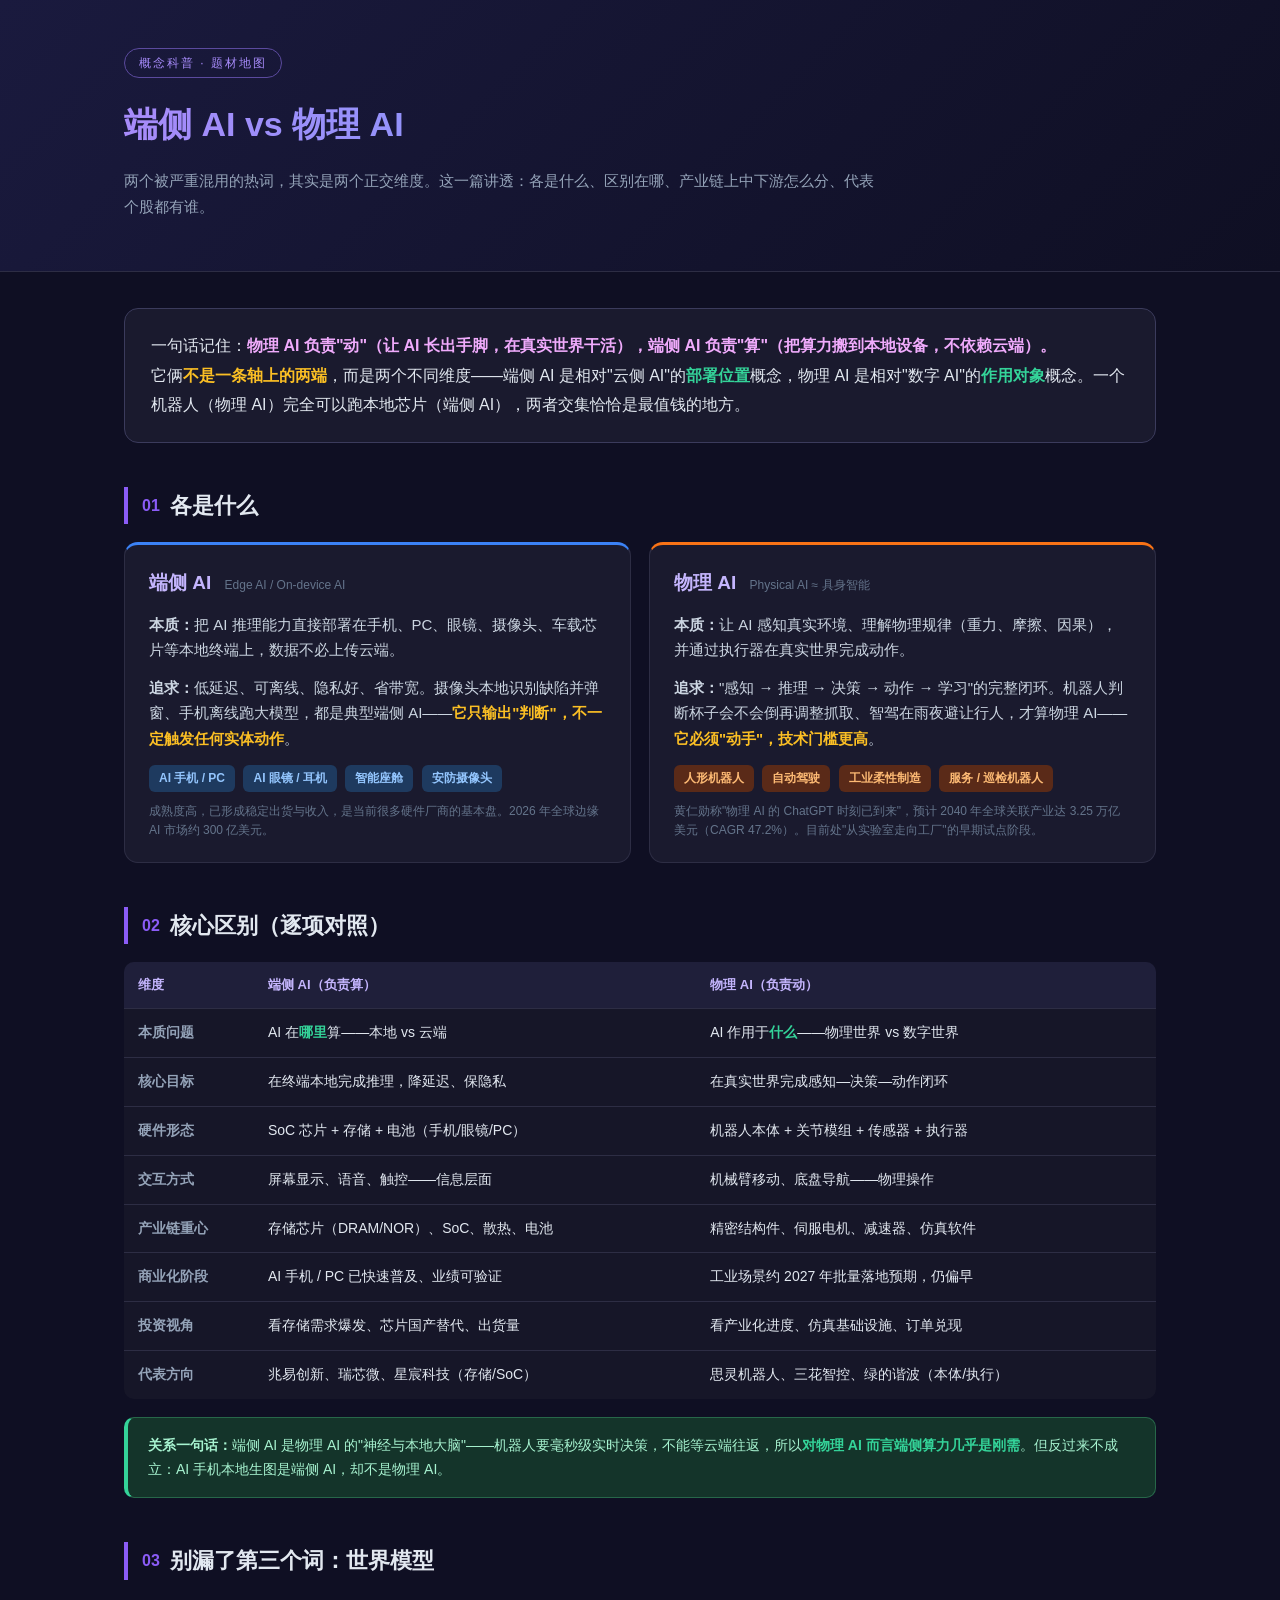
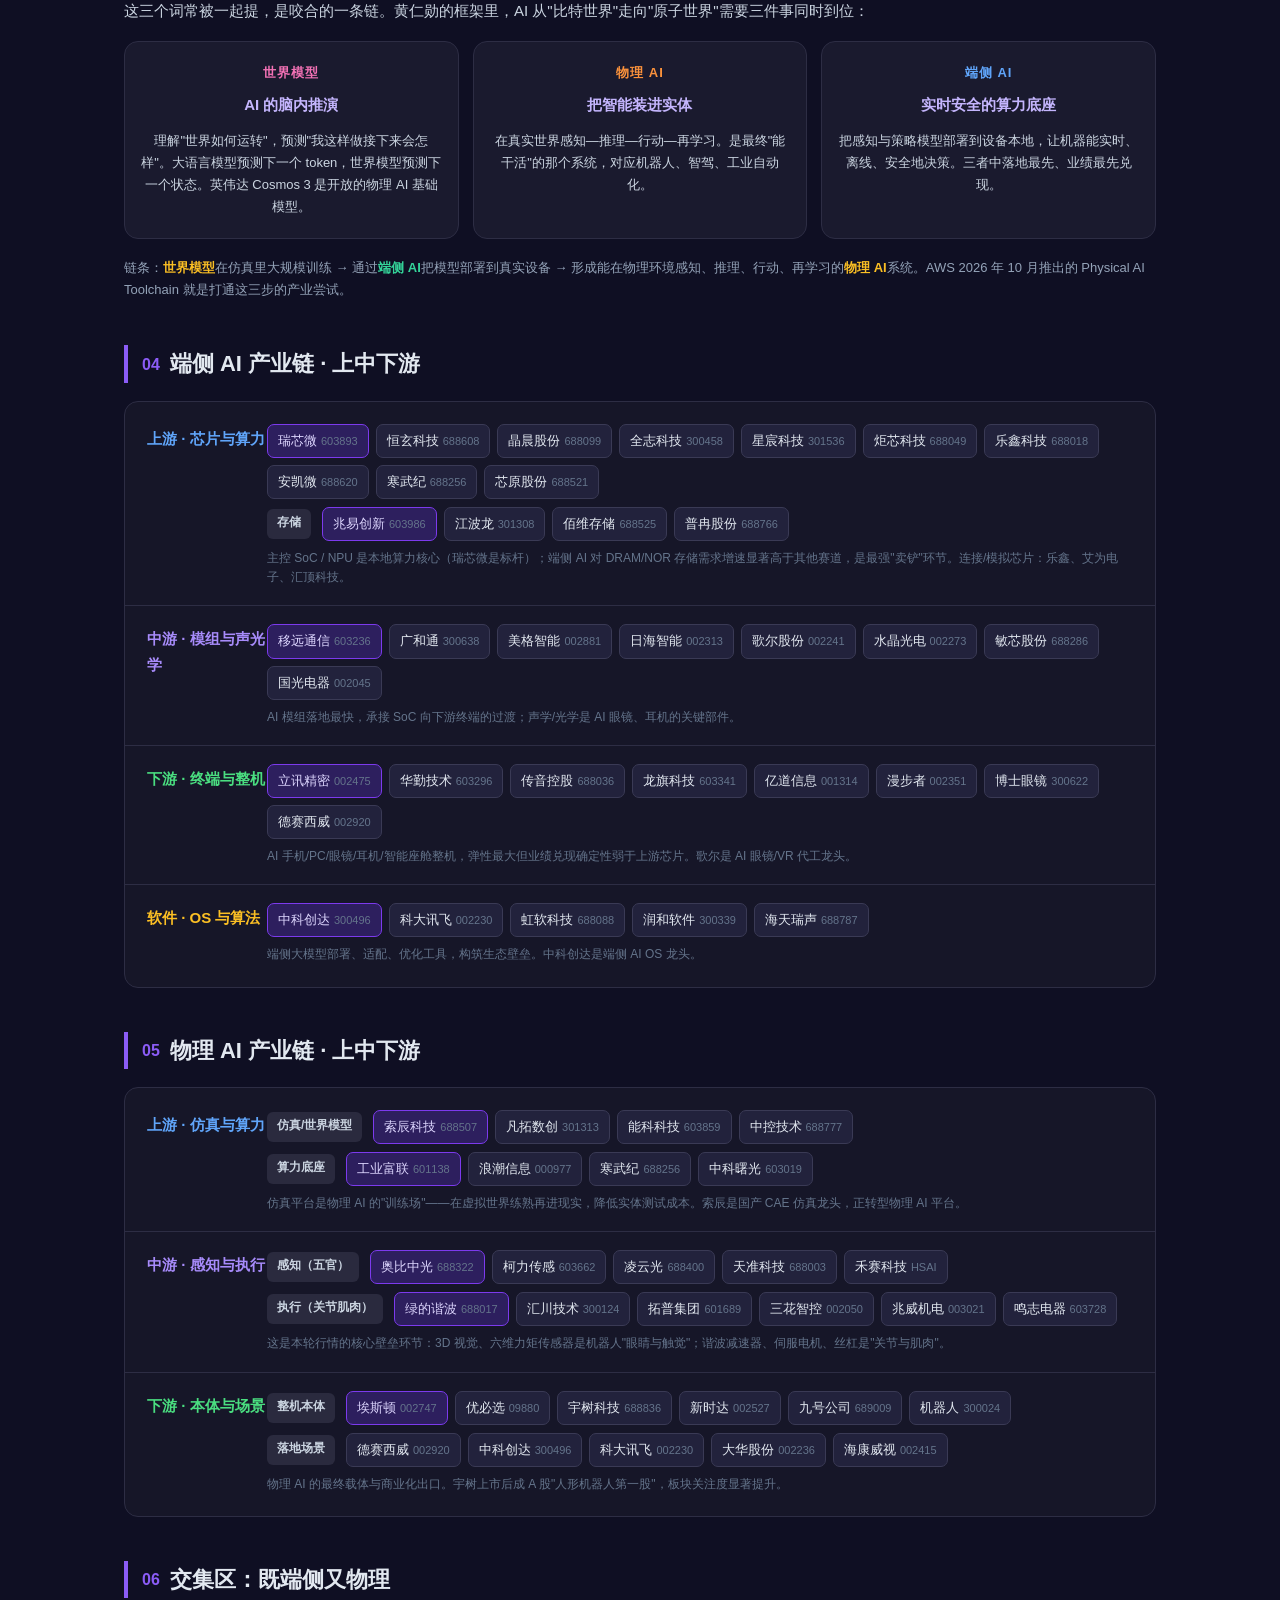
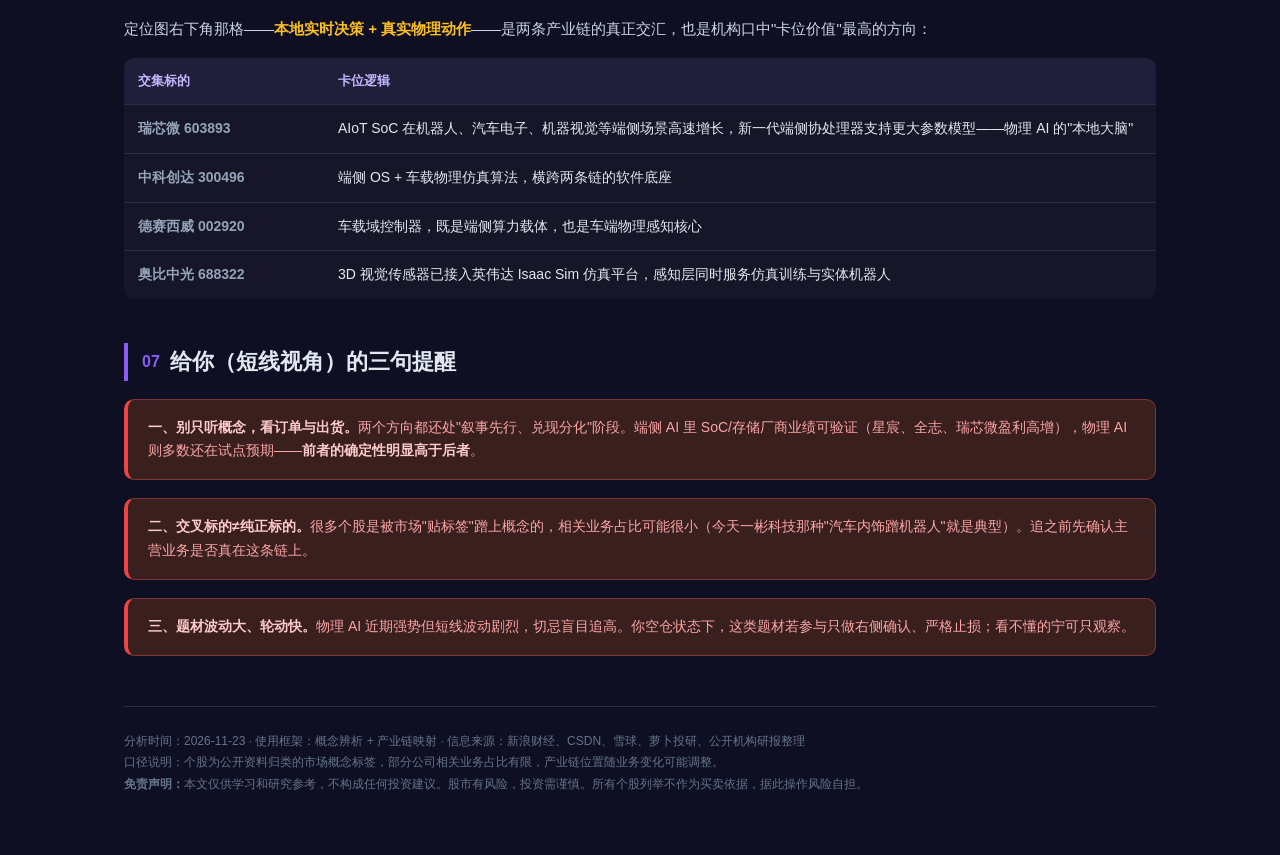
==== commit fb613669: "正文页与原HTML逐字节一致" ====
--- a/issues/2026-11-23.html
+++ b/issues/2026-11-23.html
@@ -3,17 +3,11 @@
 <head>
 <meta charset="UTF-8">
 <meta name="viewport" content="width=device-width, initial-scale=1.0">
-<title>端侧 AI vs 物理 AI · 概念与产业链全景 · 题材合集</title>
+<title>端侧 AI vs 物理 AI · 概念与产业链全景</title>
 <style>
 *{margin:0;padding:0;box-sizing:border-box}
 body{background:#0f0f23;color:#e2e8f0;font-family:-apple-system,BlinkMacSystemFont,"Segoe UI","PingFang SC","Microsoft YaHei",sans-serif;line-height:1.7;padding:0 0 60px}
 .wrap{max-width:1080px;margin:0 auto;padding:0 24px}
-/* 期刊站点返回条：低调，不破坏原HTML视觉 */
-.sitebar{background:#0f0f23;border-bottom:1px solid #2d2d44;padding:11px 0 9px}
-.sitebar .wrap{display:flex;justify-content:space-between;align-items:center;gap:12px}
-.sitebar a{color:#94a3b8;text-decoration:none;font-size:13px;letter-spacing:.5px}
-.sitebar a:hover{color:#a78bfa}
-.sitebar .sb-meta{color:#64748b;font-size:12px;white-space:nowrap}
 header{background:linear-gradient(135deg,#1a1a3e 0%,#0f0f23 100%);border-bottom:1px solid #2d2d44;padding:48px 0 40px;margin-bottom:36px}
 .tag{display:inline-block;font-size:12px;letter-spacing:2px;color:#a78bfa;border:1px solid #5b4a9e;border-radius:20px;padding:4px 14px;margin-bottom:18px}
 h1{font-size:34px;font-weight:700;background:linear-gradient(90deg,#a78bfa,#60a5fa);-webkit-background-clip:text;-webkit-text-fill-color:transparent;margin-bottom:14px}
@@ -59,14 +53,10 @@
 .three .ico{font-size:13px;font-weight:700;letter-spacing:1px;margin-bottom:8px}
 .three p{font-size:13px;margin-bottom:0}
 footer{margin-top:50px;padding-top:24px;border-top:1px solid #2d2d44;color:#64748b;font-size:12px;line-height:1.8}
-@media(max-width:760px){.grid2,.three{grid-template-columns:1fr}.tier{grid-template-columns:1fr;gap:8px}h1{font-size:26px}.sitebar .sb-meta{display:none}}
+@media(max-width:760px){.grid2,.three{grid-template-columns:1fr}.tier{grid-template-columns:1fr;gap:8px}h1{font-size:26px}}
 </style>
 </head>
 <body>
-<div class="sitebar"><div class="wrap">
-  <a href="../index.html">← 返回 · 题材合集存档</a>
-  <span class="sb-meta">第 001 篇 · 2026-11-23</span>
-</div></div>
 <header>
 <div class="wrap">
 <span class="tag">概念科普 · 题材地图</span>
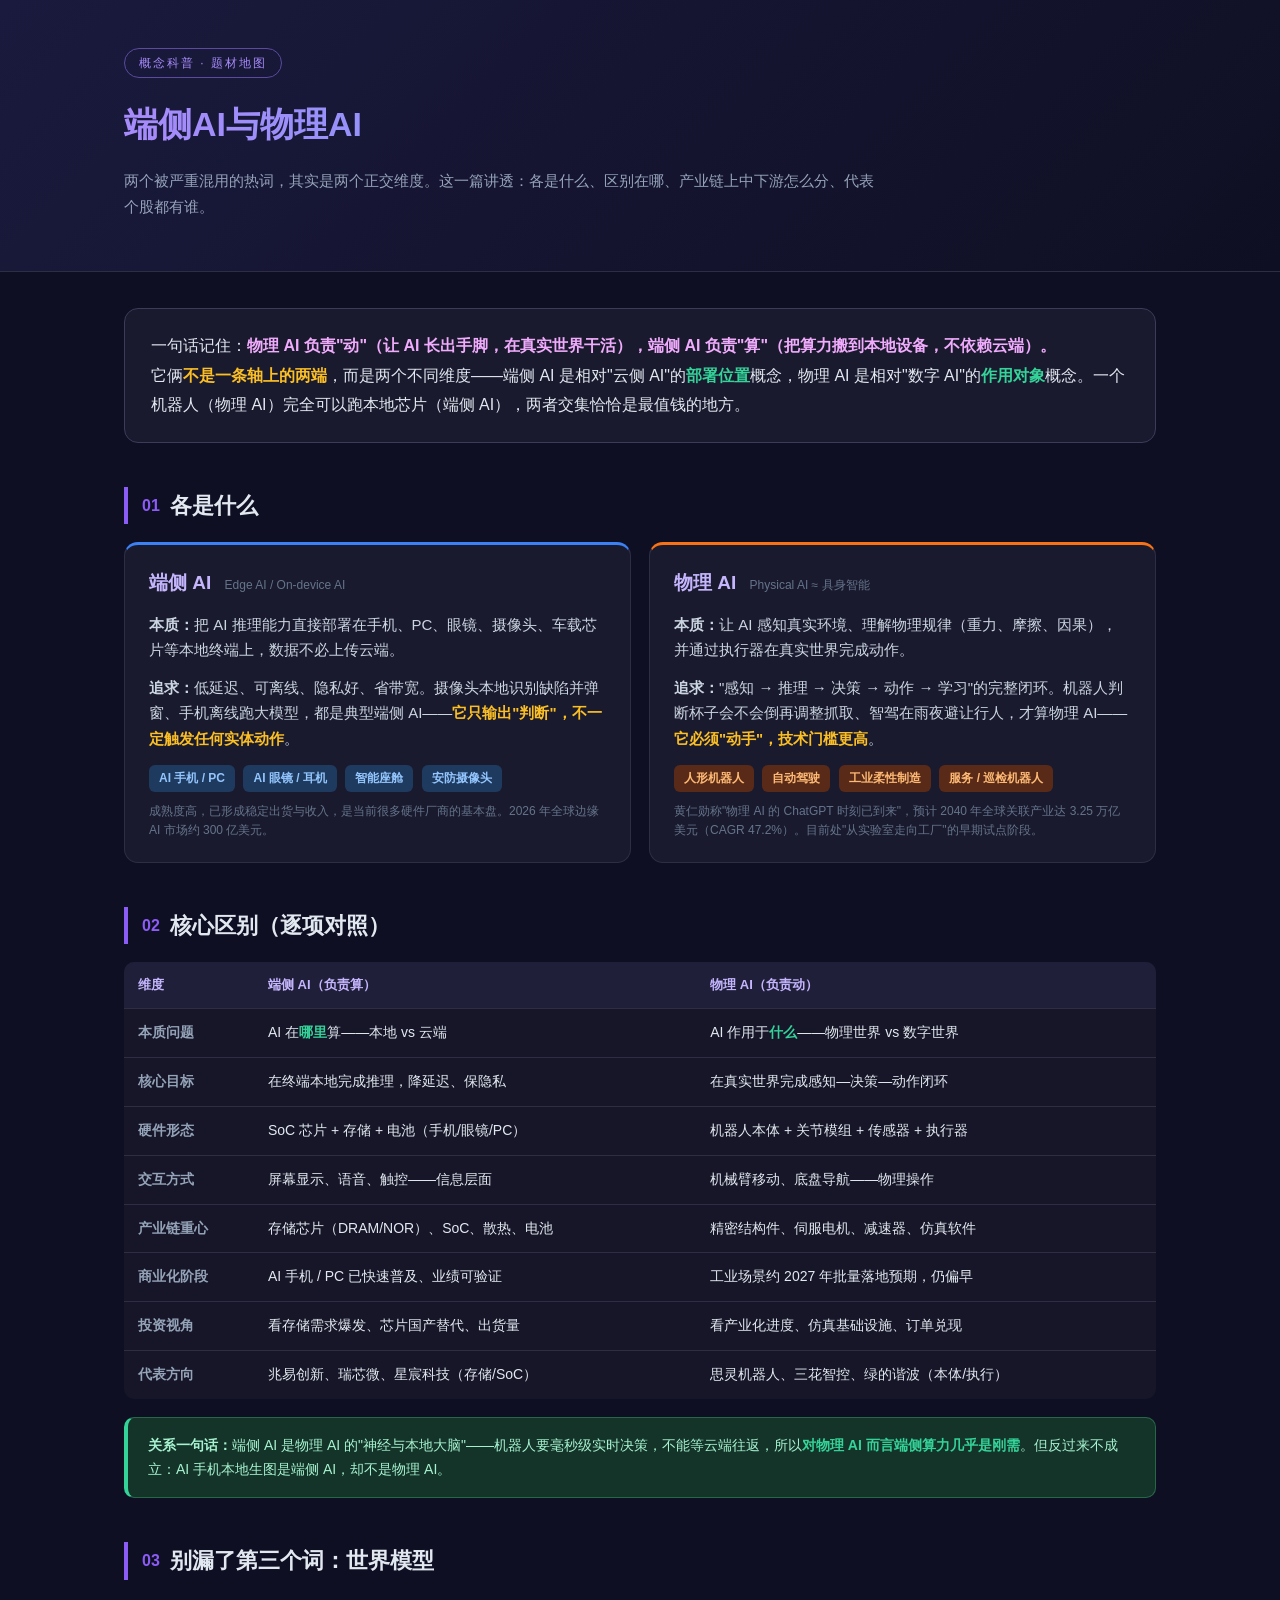
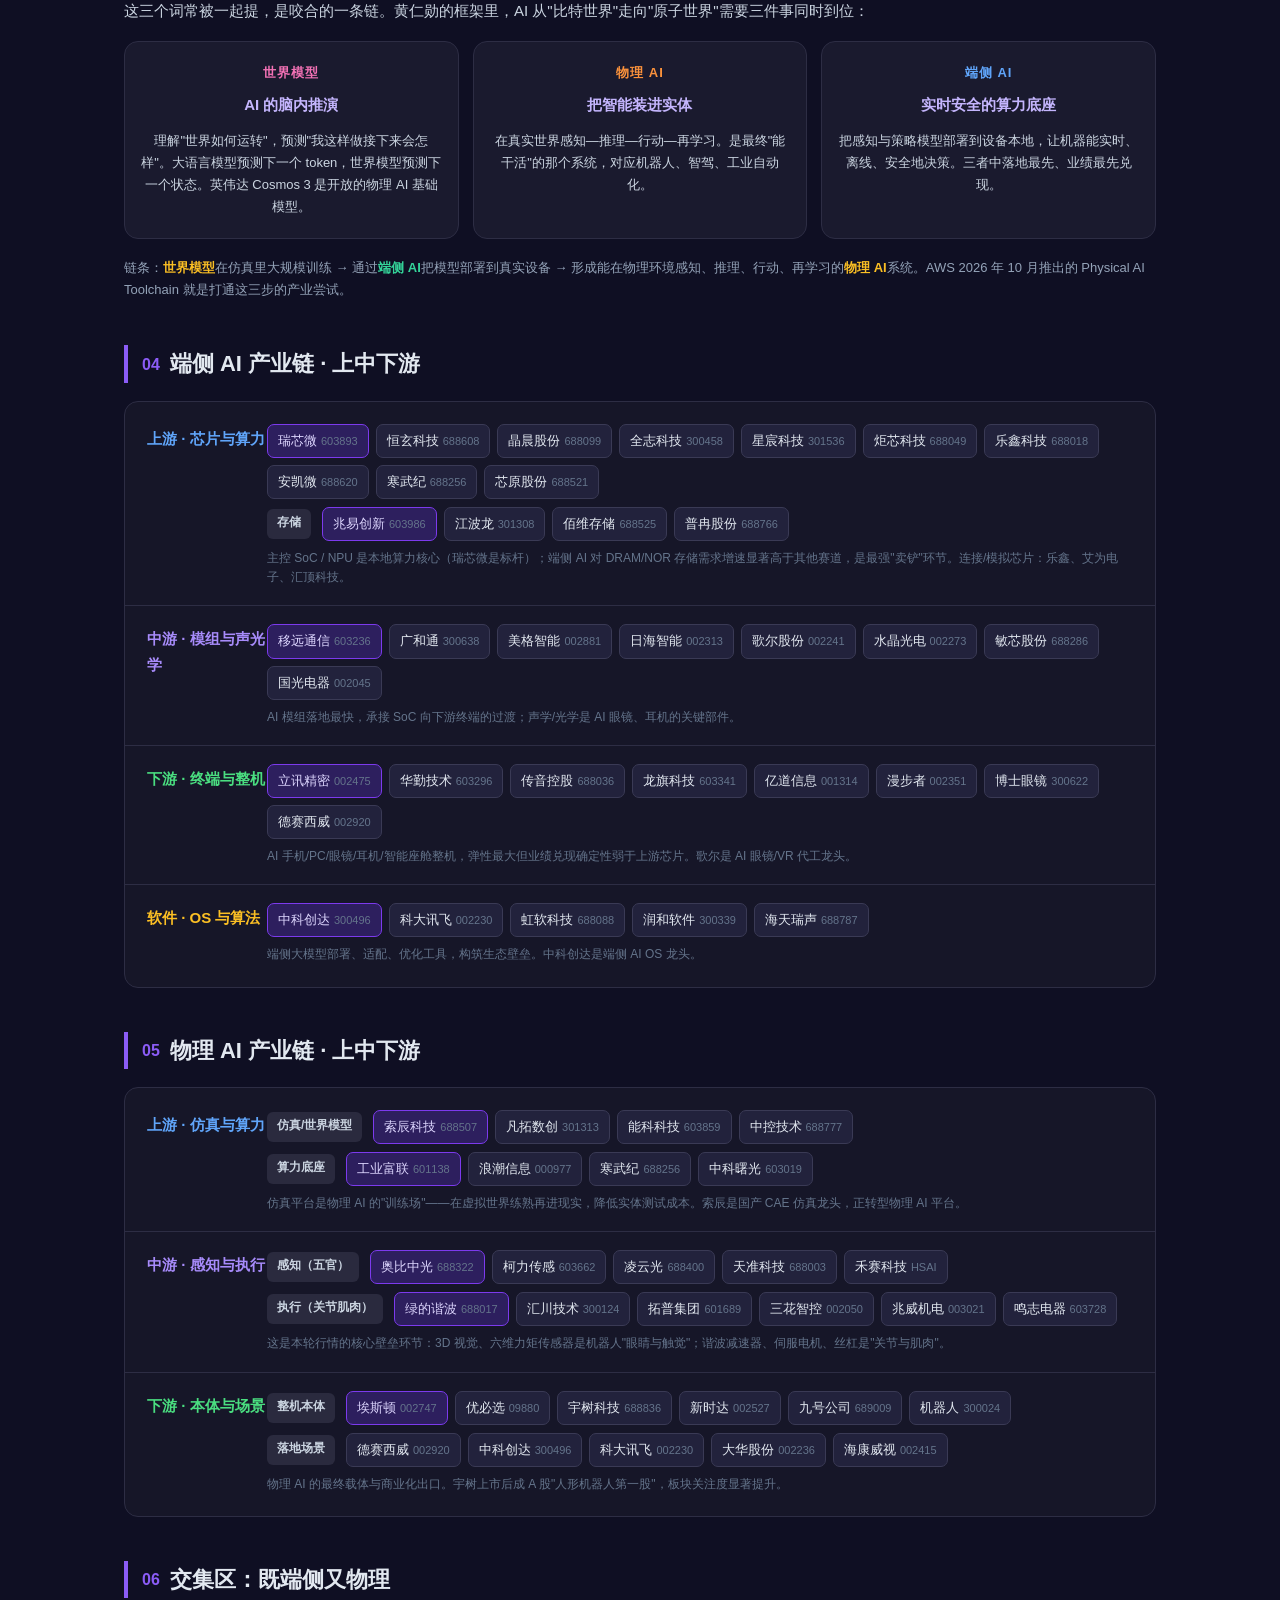
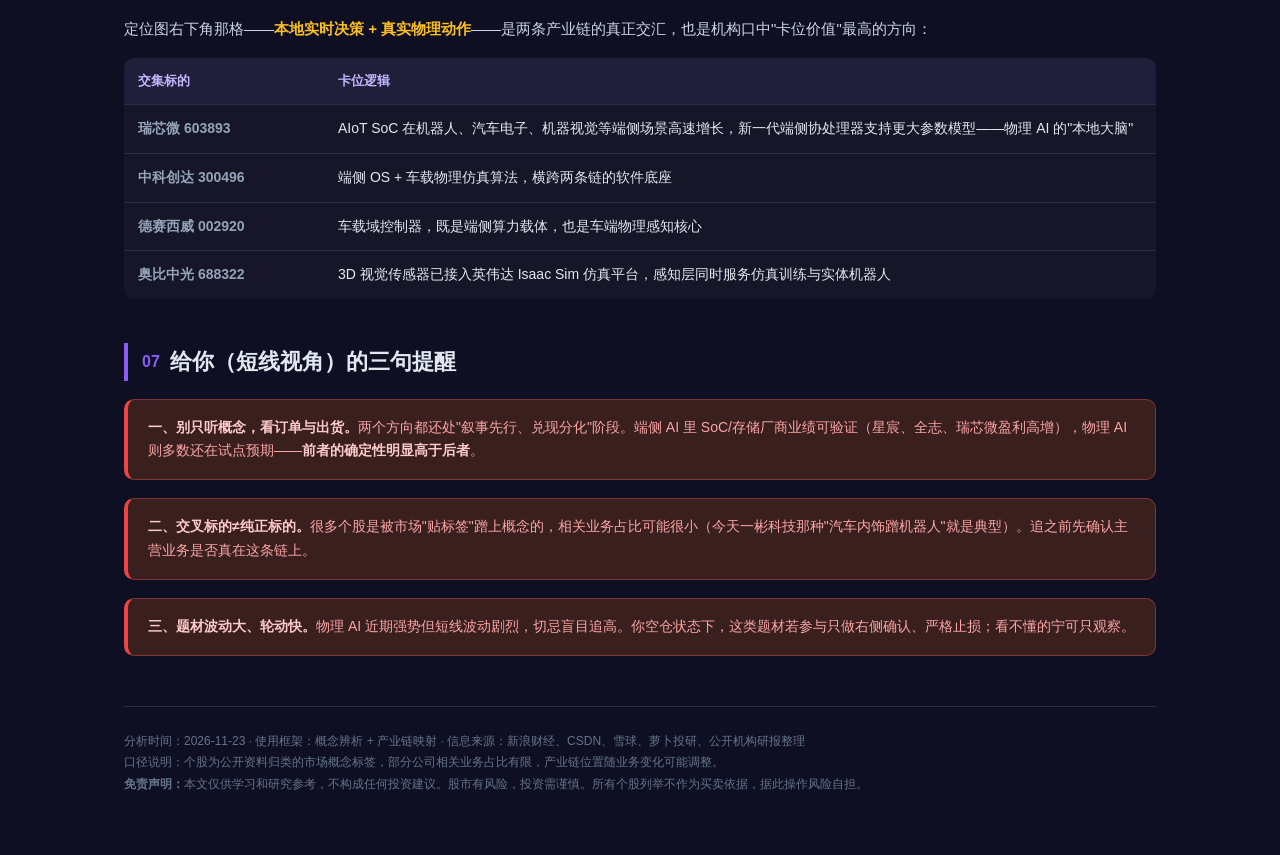
==== commit c1cdcb7f: "统一标题为端侧AI与物理AI，正文保持原HTML排版" ====
--- a/issues/2026-11-23.html
+++ b/issues/2026-11-23.html
@@ -3,7 +3,7 @@
 <head>
 <meta charset="UTF-8">
 <meta name="viewport" content="width=device-width, initial-scale=1.0">
-<title>端侧 AI vs 物理 AI · 概念与产业链全景</title>
+<title>端侧AI与物理AI</title>
 <style>
 *{margin:0;padding:0;box-sizing:border-box}
 body{background:#0f0f23;color:#e2e8f0;font-family:-apple-system,BlinkMacSystemFont,"Segoe UI","PingFang SC","Microsoft YaHei",sans-serif;line-height:1.7;padding:0 0 60px}
@@ -60,7 +60,7 @@
 <header>
 <div class="wrap">
 <span class="tag">概念科普 · 题材地图</span>
-<h1>端侧 AI vs 物理 AI</h1>
+<h1>端侧AI与物理AI</h1>
 <p class="sub">两个被严重混用的热词，其实是两个正交维度。这一篇讲透：各是什么、区别在哪、产业链上中下游怎么分、代表个股都有谁。</p>
 </div>
 </header>
